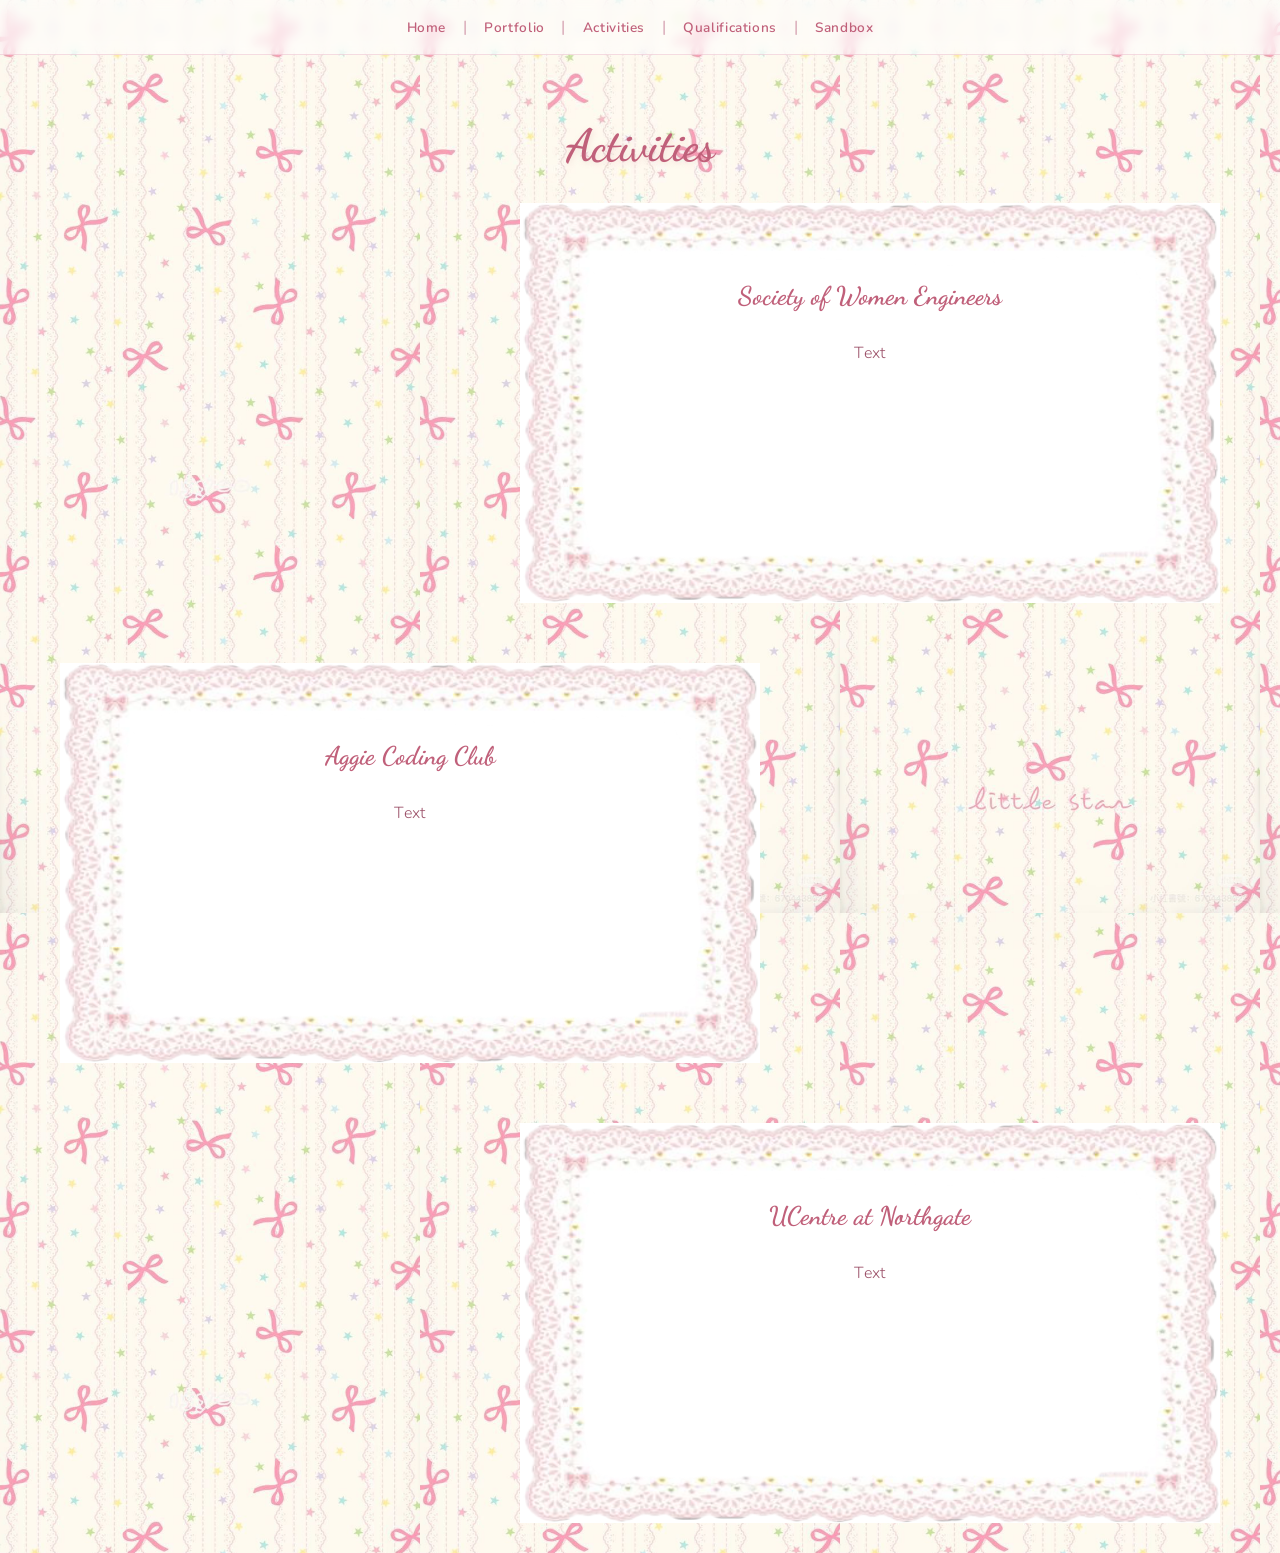
==== activities.html @ 393984ea "lace boxes for activities" ====
<!DOCTYPE html>
<html lang="en">
<head>
  <meta charset="UTF-8">
  <meta name="viewport" content="width=device-width, initial-scale=1.0">
  <title>Activities</title>
  <link rel="stylesheet" href="style.css">
</head>
<body>

  <nav>
    <a href="index.html">Home</a>
    <span>|</span>
    <a href="portfolio.html">Portfolio</a>
    <span>|</span>
    <a href="activities.html">Activities</a>
    <span>|</span>
    <a href="qualifications.html">Qualifications</a>
    <span>|</span>
    <a href="sandbox.html">Sandbox</a>
  </nav>

  <main>
    <h1 class="name">Activities</h1>


    <section class="lace-section">
    <div class="lace-box">
      <h2>Society of Women Engineers</h2>
      <p>Text</p>
    </div>
  </section>

  <section class="lace-section">
    <div class="lace-box">
      <h2>Aggie Coding Club</h2>
      <p>Text</p>
    </div>
  </section>

  <section class="lace-section">
    <div class="lace-box">
      <h2>UCentre at Northgate</h2>
      <p>Text</p>
    </div>
  </section>

  </main>

</body>
</html>
---- style.css ----
@import url('https://fonts.googleapis.com/css2?family=Dancing+Script:wght@500;700&family=Nunito:wght@300;400;600&display=swap');

* {
  box-sizing: border-box;
  margin: 0;
  padding: 0;
}

body {
  background-image: url('bowbackground.png');
  background-repeat: repeat;
  background-size: 420px auto;
  background-color: #fdf6f0;
  font-family: 'Nunito', sans-serif;
  color: #5a3a4a;
  min-height: 100vh;
}

nav {
  background-color: rgba(255, 255, 255, 0.55);
  backdrop-filter: blur(6px);
  border-bottom: 1px solid rgba(230, 170, 190, 0.4);
  padding: 16px;
  text-align: center;
  letter-spacing: 0.04em;
}

nav span {
  color: #d4a0b0;
  margin: 0 6px;
}

nav a {
  font-size: 0.85rem;
  font-weight: 600;
  color: #c0607a;
  text-decoration: none;
  padding: 4px 6px;
  border-radius: 4px;
  transition: color 0.2s, background-color 0.2s;
}

nav a:hover {
  color: #8b3a52;
  background-color: rgba(230, 170, 190, 0.25);
}

main {
  text-align: center;
  padding-top: 64px;
}

h1.name {
  font-family: 'Dancing Script', cursive;
  font-size: 2.8rem;
  font-weight: 700;
  color: #c0607a;
  text-shadow: 1px 2px 6px rgba(192, 96, 122, 0.15);
}

main p {
  margin-top: 20px;
  font-size: 1rem;
  font-weight: 300;
  color: #9b5068;
  letter-spacing: 0.03em;
}

/* lace box */

.lace-section {
  display: flex;
  padding: 30px 60px;
}

/* odd sections (1st, 3rd) align left */
.lace-section:nth-child(odd) {
  justify-content: flex-start;
}

/* even sections (2nd) align right */
.lace-section:nth-child(even) {
  justify-content: flex-end;
}

.lace-box {
  background-image: url('textboxborder.png');
  background-color: white;
  background-size: 100% 100%;
  background-repeat: no-repeat;
  width: 700px;
  min-height: 400px;
  padding: 70px 90px;
  font-family: 'Nunito', sans-serif;
  font-size: 1rem;
  color: #5a3a4a;
  line-height: 1.8;
}

.lace-box h2 {
  font-family: 'Dancing Script', cursive;
  font-size: 1.6rem;
  color: #c0607a;
  margin-bottom: 12px;
}

@media (max-width: 700px) {
  .lace-section {
    justify-content: center;
    padding: 20px;
  }
  .lace-box {
    width: 100%;
  }
}
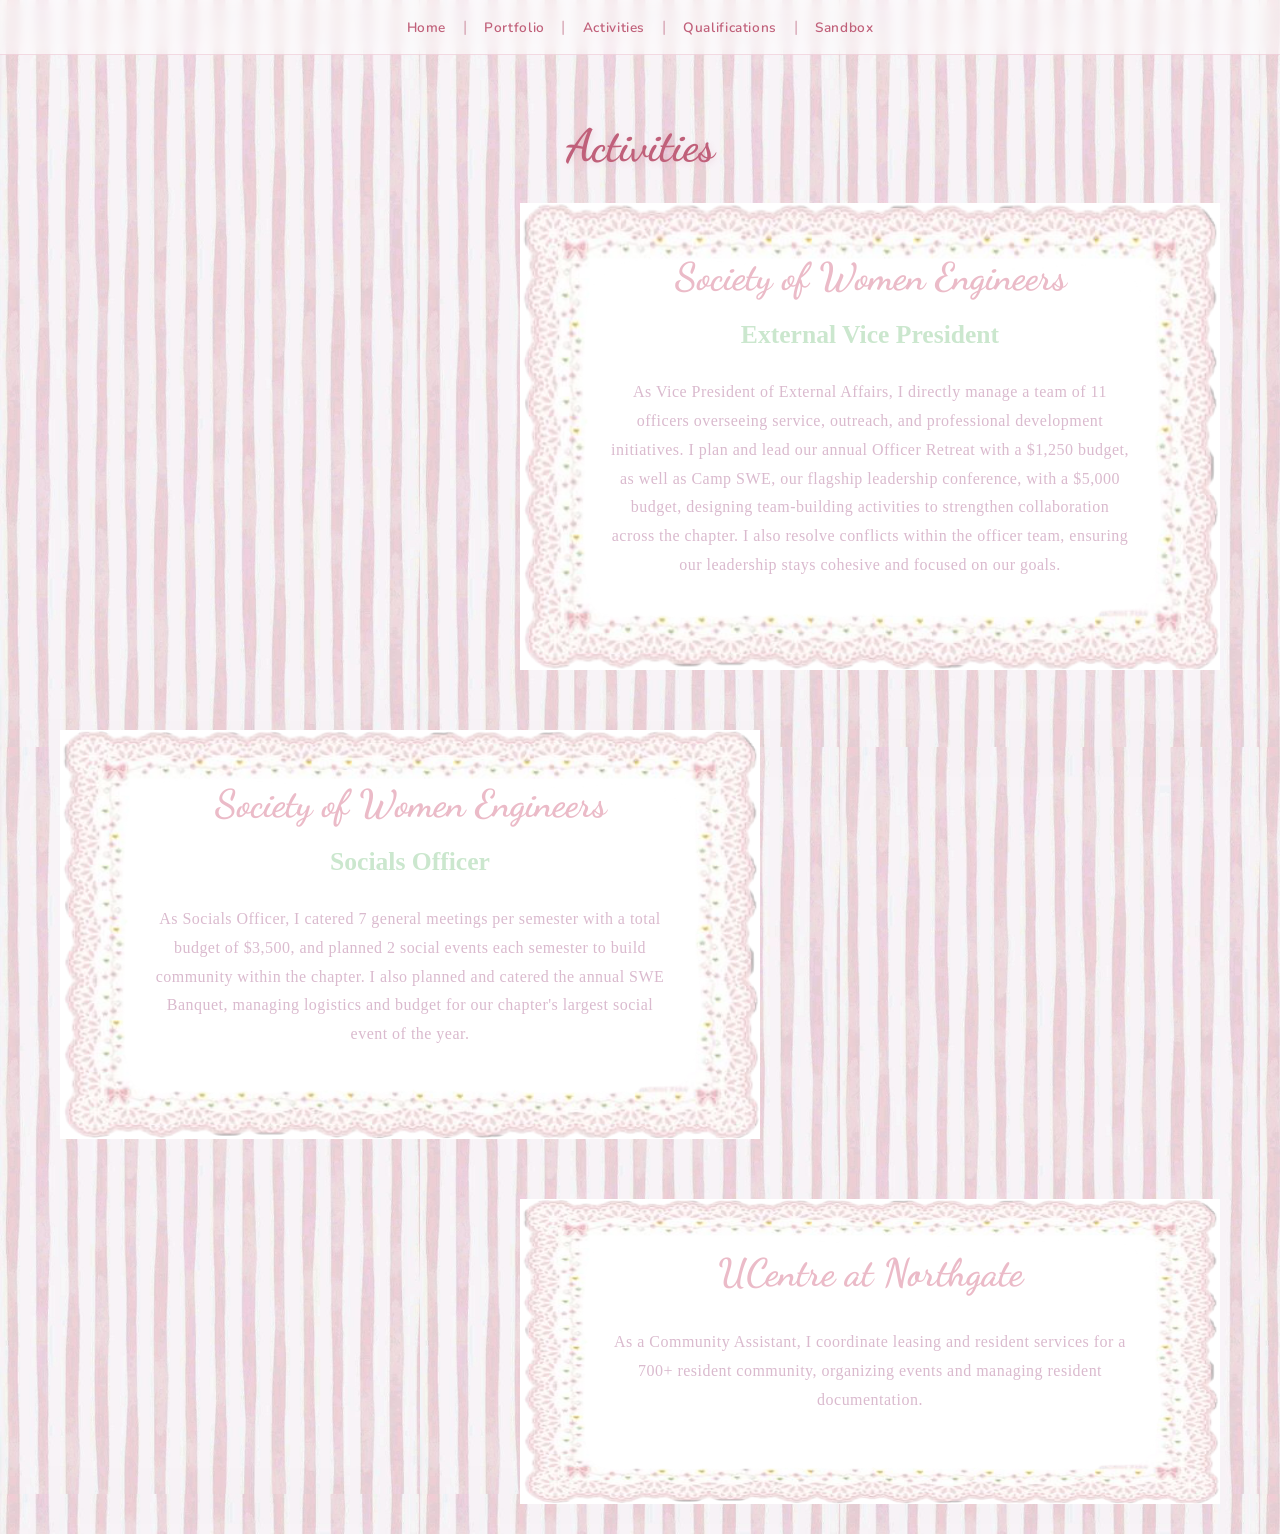
==== commit fd372aec: "activities done" ====
--- a/activities.html
+++ b/activities.html
@@ -27,21 +27,23 @@
     <section class="lace-section">
     <div class="lace-box">
       <h2>Society of Women Engineers</h2>
-      <p>Text</p>
+      <h3>External Vice President</h3>
+      <p>As Vice President of External Affairs, I directly manage a team of 11 officers overseeing service, outreach, and professional development initiatives. I plan and lead our annual Officer Retreat with a $1,250 budget, as well as Camp SWE, our flagship leadership conference, with a $5,000 budget, designing team-building activities to strengthen collaboration across the chapter. I also resolve conflicts within the officer team, ensuring our leadership stays cohesive and focused on our goals.</p>
     </div>
   </section>
 
   <section class="lace-section">
     <div class="lace-box">
-      <h2>Aggie Coding Club</h2>
-      <p>Text</p>
+      <h2>Society of Women Engineers</h2>
+      <h3>Socials Officer</h3>
+      <p>As Socials Officer, I catered 7 general meetings per semester with a total budget of $3,500, and planned 2 social events each semester to build community within the chapter. I also planned and catered the annual SWE Banquet, managing logistics and budget for our chapter's largest social event of the year.</p>
     </div>
   </section>
 
   <section class="lace-section">
     <div class="lace-box">
       <h2>UCentre at Northgate</h2>
-      <p>Text</p>
+      <p>As a Community Assistant, I coordinate leasing and resident services for a 700+ resident community, organizing events and managing resident documentation.</p>
     </div>
   </section>
 
--- a/style.css
+++ b/style.css
@@ -1,5 +1,4 @@
-@import url('https://fonts.googleapis.com/css2?family=Dancing+Script:wght@500;700&family=Nunito:wght@300;400;600&display=swap');
-
+@import url('https://fonts.googleapis.com/css2?family=Crafty+Girls&family=Dancing+Script:wght@500;700&family=Nunito:wght@300;400;600&display=swap');
 * {
   box-sizing: border-box;
   margin: 0;
@@ -7,7 +6,7 @@
 }
 
 body {
-  background-image: url('bowbackground.png');
+  background-image: url('images/stripedpink.png');
   background-repeat: repeat;
   background-size: 420px auto;
   background-color: #fdf6f0;
@@ -66,6 +65,104 @@
   letter-spacing: 0.03em;
 }
 
+/* home page, camera*/
+
+.intro-row {
+  display: flex;
+  align-items: center;
+  justify-content: space-between;
+  gap: 60px;
+  max-width: 1300px;
+  margin: 0 auto;
+  padding: 0 80px;
+}
+
+.intro-text {
+  text-align: left;
+}
+
+.intro-text h1.name {
+  font-size: 6rem;
+}
+
+.intro-text p {
+  font-size: 1.2rem;
+  margin-top: 28px;
+}
+
+.camera-frame {
+  position: relative;
+  width: 460px;
+  aspect-ratio: 578 / 377;
+  flex-shrink: 0;
+}
+
+.camera-photo {
+  position: absolute;
+  left: 7.96%;
+  top: 22.28%;
+  width: 58.82%;
+  height: 66.31%;
+  object-fit: cover;
+  object-position: center top;
+}
+
+.camera-overlay {
+  position: absolute;
+  top: 0;
+  left: 0;
+  width: 100%;
+  height: 100%;
+  pointer-events: none;
+}
+
+@media (max-width: 700px) {
+  .intro-row {
+    flex-direction: column-reverse;
+    gap: 24px;
+    padding: 0 20px;
+  }
+  .intro-text {
+    text-align: center;
+  }
+  .intro-text h1.name {
+    font-size: 2.8rem;
+  }
+  .intro-text p {
+    font-size: 1rem;
+  }
+  .camera-frame {
+    width: 280px;
+  }
+}
+ 
+@media (max-width: 700px) {
+  .intro-row {
+    flex-direction: column-reverse;
+    gap: 24px;
+    padding: 0 20px;
+  }
+  .intro-text {
+    text-align: center;
+  }
+  .intro-text h1.name {
+    font-size: 2.8rem;
+  }
+  .intro-text p {
+    font-size: 1rem;
+  }
+  .camera-frame {
+    width: 280px;
+  }
+  .paper-section {
+    padding: 30px 20px;
+  }
+  .paper-box {
+    width: 100%;
+    padding: 45px 35px;
+  }
+}
+
 /* lace box */
 
 .lace-section {
@@ -84,13 +181,12 @@
 }
 
 .lace-box {
-  background-image: url('textboxborder.png');
+  background-image: url('images/textboxborder.png');
   background-color: white;
   background-size: 100% 100%;
   background-repeat: no-repeat;
   width: 700px;
-  min-height: 400px;
-  padding: 70px 90px;
+  padding: 40px 90px;
   font-family: 'Nunito', sans-serif;
   font-size: 1rem;
   color: #5a3a4a;
@@ -99,9 +195,136 @@
 
 .lace-box h2 {
   font-family: 'Dancing Script', cursive;
+  font-size: 2.4rem;
+  color: #ebbbc8;
+  margin-bottom: 0px;
+}
+.lace-box h3 {
+  font-family: 'Crafty Girls', cursive;
   font-size: 1.6rem;
+  color: #cbe7ce;
+  margin-bottom: 0px;
+}
+.lace-box p {
+  font-family: 'Crafty Girls', cursive;
+  font-size: 1rem;
+  color: #dabace;
+  margin-bottom: 50px;
+}
+
+/* clipboard box */
+
+.clipboard-section {
+  display: flex;
+  justify-content: center;
+  padding: 30px 60px;
+}
+
+.clipboard-box {
+  background-image: url('images/brownclipboard.png');
+  background-color: transparent;
+  background-size: 100% 100%;
+  background-repeat: no-repeat;
+  width: 560px;
+  padding: 140px 65px 65px 70px;
+  font-family: 'Nunito', sans-serif;
+  font-size: 1rem;
+  color: #5a3a4a;
+  line-height: 1.8;
+  text-align: center;
+}
+
+.clipboard-box h2 {
+  font-family: 'Dancing Script', cursive;
+  font-size: 2.4rem;
+  color: #c0607a;
+  margin-top: -20px;
+  margin-bottom: 12px;
+}
+
+.resume-embed {
+  margin-top: 20px;
+  border-radius: 6px;
+  overflow: hidden;
+  box-shadow: 0 1px 8px rgba(192, 96, 122, 0.15);
+}
+
+.resume-embed iframe {
+  display: block;
+  border: none;
+}
+
+.resume-download {
+  display: inline-block;
+  margin-top: 16px;
+  padding: 8px 18px;
+  font-size: 0.85rem;
+  font-weight: 600;
+  color: #ffffff;
+  background-color: #c0607a;
+  border-radius: 20px;
+  text-decoration: none;
+  letter-spacing: 0.03em;
+  transition: background-color 0.2s;
+}
+
+.resume-download:hover {
+  background-color: #8b3a52;
+}
+
+/* qualifications page layout */
+
+.qual-row {
+  display: flex;
+  align-items: flex-start;
+  justify-content: center;
+  gap: 60px;
+  padding: 30px 60px;
+}
+
+.qual-row .clipboard-box {
+  flex-shrink: 0;
+}
+
+.skills-box {
+  background-image: url('images/paper.png');
+  background-size: 100% 100%;
+  background-repeat: no-repeat;
+  width: 400px;
+  min-height: 400px;
+  padding: 60px 50px;
+  font-family: 'Nunito', sans-serif;
+  color: #5a3a4a;
+  line-height: 1.8;
+}
+
+.skills-box h2 {
+  font-family: 'Dancing Script', cursive;
+  font-size: 2.2rem;
   color: #c0607a;
   margin-bottom: 12px;
+}
+
+.skills-box ul {
+  text-align: left;
+  padding-left: 20px;
+  font-size: 1.1rem;
+}
+
+.skills-box li {
+  margin-bottom: 8px;
+}
+
+@media (max-width: 900px) {
+  .qual-row {
+    flex-direction: column;
+    align-items: center;
+    padding: 20px;
+  }
+  .skills-box {
+    width: 100%;
+    max-width: 560px;
+  }
 }
 
 @media (max-width: 700px) {
@@ -112,4 +335,149 @@
   .lace-box {
     width: 100%;
   }
+  .clipboard-section {
+    padding: 20px;
+  }
+  .clipboard-box {
+    width: 100%;
+    padding: 22% 12% 12% 12%;
+  }
+}
+
+/* board for portfolio */
+.board-section {
+  display: flex;
+  padding: 30px 60px;
+}
+
+/* even sections align left */
+.board-section:nth-child(even) {
+  justify-content: flex-start;
+}
+
+/* odd sections align right */
+.board-section:nth-child(odd) {
+  justify-content: flex-end;
+}
+
+.board-box {
+  background-image: url('images/board.png');
+  background-size: 100% 100%;
+  background-repeat: no-repeat;
+  width: 1000px;
+  min-height: 400px;
+  
+  font-family: 'Crafty Girls', cursive;
+  font-size: 1rem;
+  color: #ece3e8;
+  line-height: 1.8;
+}
+
+.board-box h2 {
+  font-family: 'Dancing Script', cursive;
+  font-size: 2.5rem;
+  color: white;
+  padding: 20px 20px;
+}
+
+.board-box p{
+  font-family: 'Crafty Girls', cursive;
+  font-size: 1.4rem;
+  color: rgb(249, 233, 233);
+  text-align: left;
+  padding: 50px 40px;
+}
+
+.board-box ul {
+  font-family: 'Nunito', sans-serif;
+  font-size: 1.4rem;
+  color: rgb(249, 233, 233);
+  text-align: left;
+  padding: 50px 70px;
+  line-height: 1.8;
+}
+
+.board-box li {
+  margin-bottom: 10px;
+}
+.board-box li strong {
+  color: white;
+}
+
+
+/* skills */
+.skills-strips {
+  position: relative;
+  width: 320px;
+  min-height: 960px;
+  display: flex;
+  flex-direction: column;
+  align-items: center;
+  padding-top: 5px;
+}
+
+.binder-clip {
+  position: absolute;
+  top: 0;
+  transform: rotate(-6deg);
+  left: 50%;
+  transform: translateX(-70%);
+  width: 70px;
+  z-index: 4;
+}
+
+.photo-strip {
+  background-color: #fff;
+  background-image: url('images/photostrip.png');
+  background-size: 100% 100%;
+  background-repeat: no-repeat;
+  width: 260px;
+  padding: 25px 25px 80px;
+  text-align: center;
+  box-shadow: 0 4px 10px rgba(90, 58, 74, 0.2);
+}
+
+.strip-1 {
+  margin-top: 35px;
+  transform: rotate(-6deg);
+  margin-bottom: -10px; /* was -60px, much smaller overlap now */
+  z-index: 3;
+}
+
+.strip-2 {
+  transform: rotate(4deg);
+  margin-bottom: -5px; /* was -55px */
+  z-index: 2;
+}
+
+.strip-3 {
+  transform: rotate(-3deg);
+  z-index: 1;
+}
+.strip-4 {
+  transform: rotate(5deg);
+  z-index: 0;
+}
+
+.photo-strip h3 {
+  font-family: 'Dancing Script', cursive;
+  font-size: 1.7rem;
+  color: #c0607a;
+  margin-bottom: 10px;
+}
+
+.photo-strip ul {
+  list-style: none;
+  font-size: 1rem;
+  color: #5a3a4a;
+  line-height: 1.7;
+  font-family: 'Crafty Girls', cursive;
+
+}
+
+@media (max-width: 900px) {
+  .skills-strips {
+    width: 100%;
+    max-width: 320px;
+  }
 }
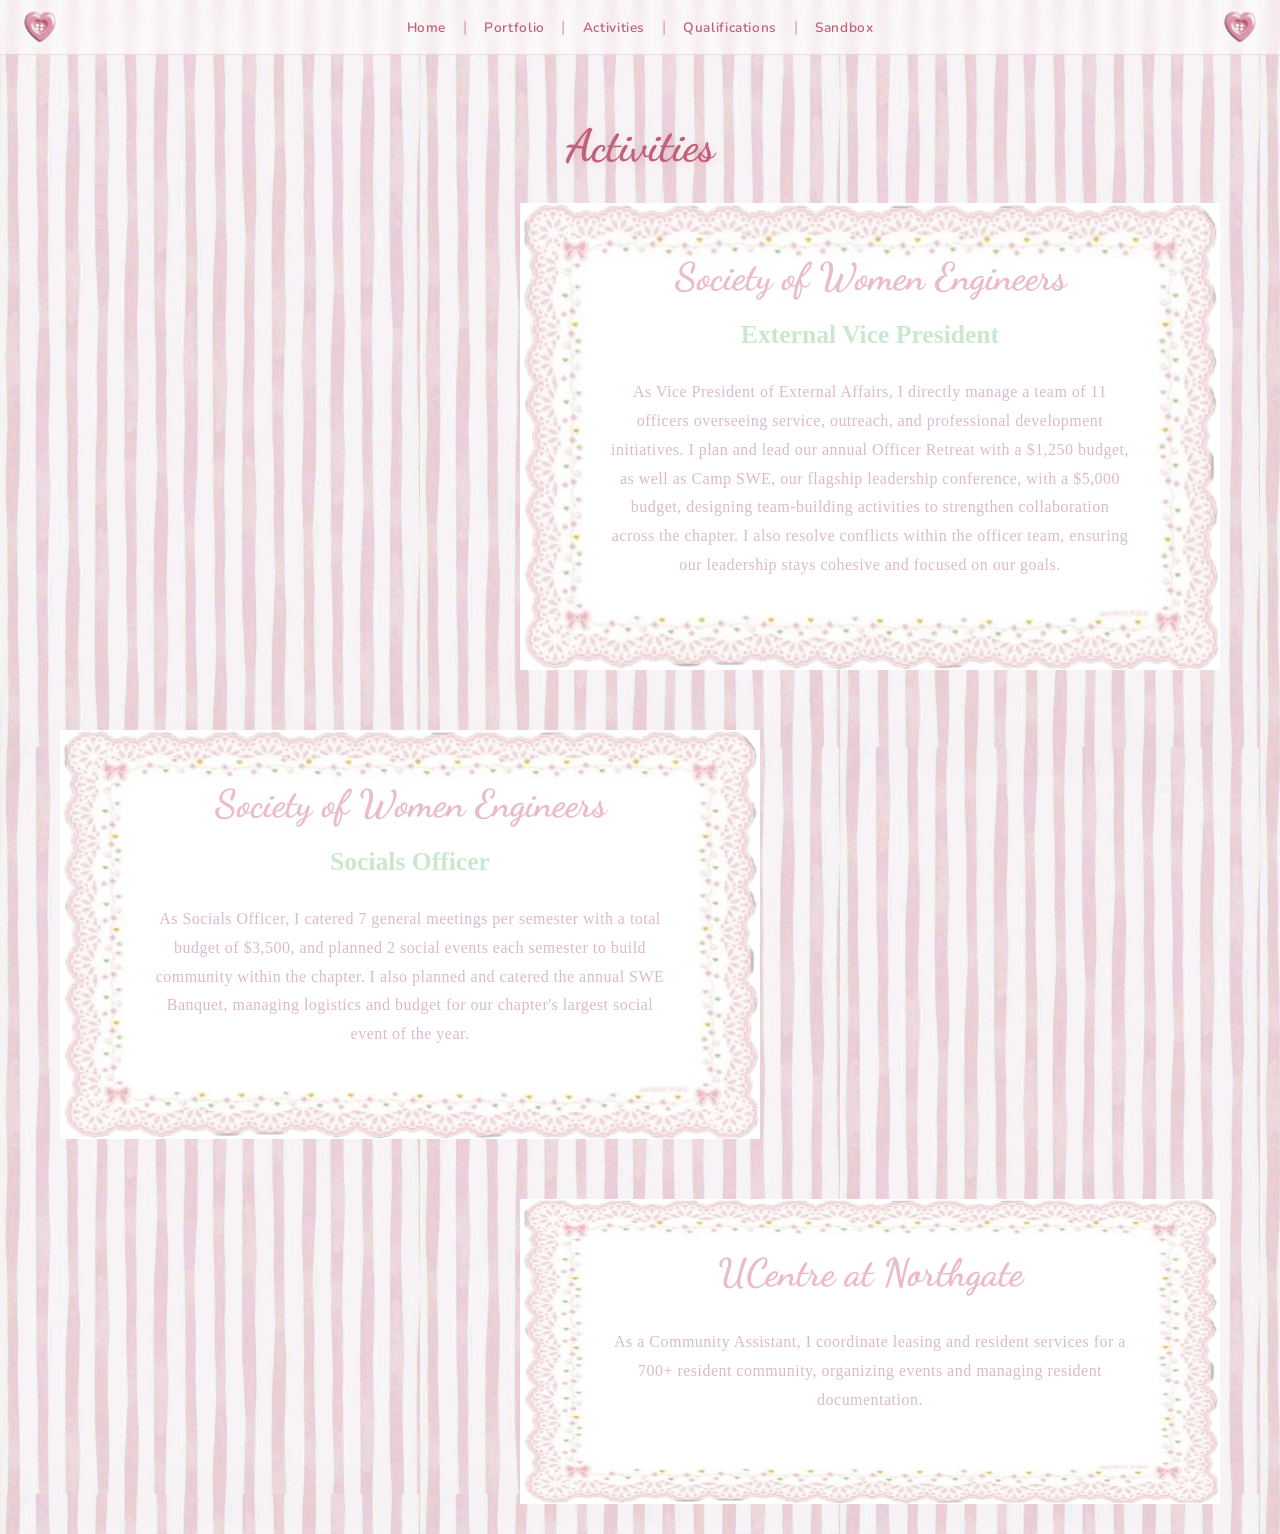
==== commit 966128af: "buttons on nav bars" ====
--- a/activities.html
+++ b/activities.html
@@ -9,6 +9,7 @@
 <body>
 
   <nav>
+    <img class="nav-heart nav-heart-left" src="images/pinkheartbutton.png" alt="">
     <a href="index.html">Home</a>
     <span>|</span>
     <a href="portfolio.html">Portfolio</a>
@@ -18,6 +19,7 @@
     <a href="qualifications.html">Qualifications</a>
     <span>|</span>
     <a href="sandbox.html">Sandbox</a>
+    <img class="nav-heart nav-heart-right" src="images/pinkheartbutton.png" alt="">
   </nav>
 
   <main>
--- a/style.css
+++ b/style.css
@@ -480,4 +480,31 @@
     width: 100%;
     max-width: 320px;
   }
+}
+
+/* navigation hearts */
+nav {
+  position: relative; /* needed so the hearts can position against the nav, not the page */
+  background-color: rgba(255, 255, 255, 0.55);
+  backdrop-filter: blur(6px);
+  border-bottom: 1px solid rgba(230, 170, 190, 0.4);
+  padding: 16px;
+  text-align: center;
+  letter-spacing: 0.04em;
+}
+
+.nav-heart {
+  position: absolute;
+  top: 50%;
+  transform: translateY(-50%);
+  height: 32px;
+  width: auto;
+}
+
+.nav-heart-left {
+  left: 24px;
+}
+
+.nav-heart-right {
+  right: 24px;
 }
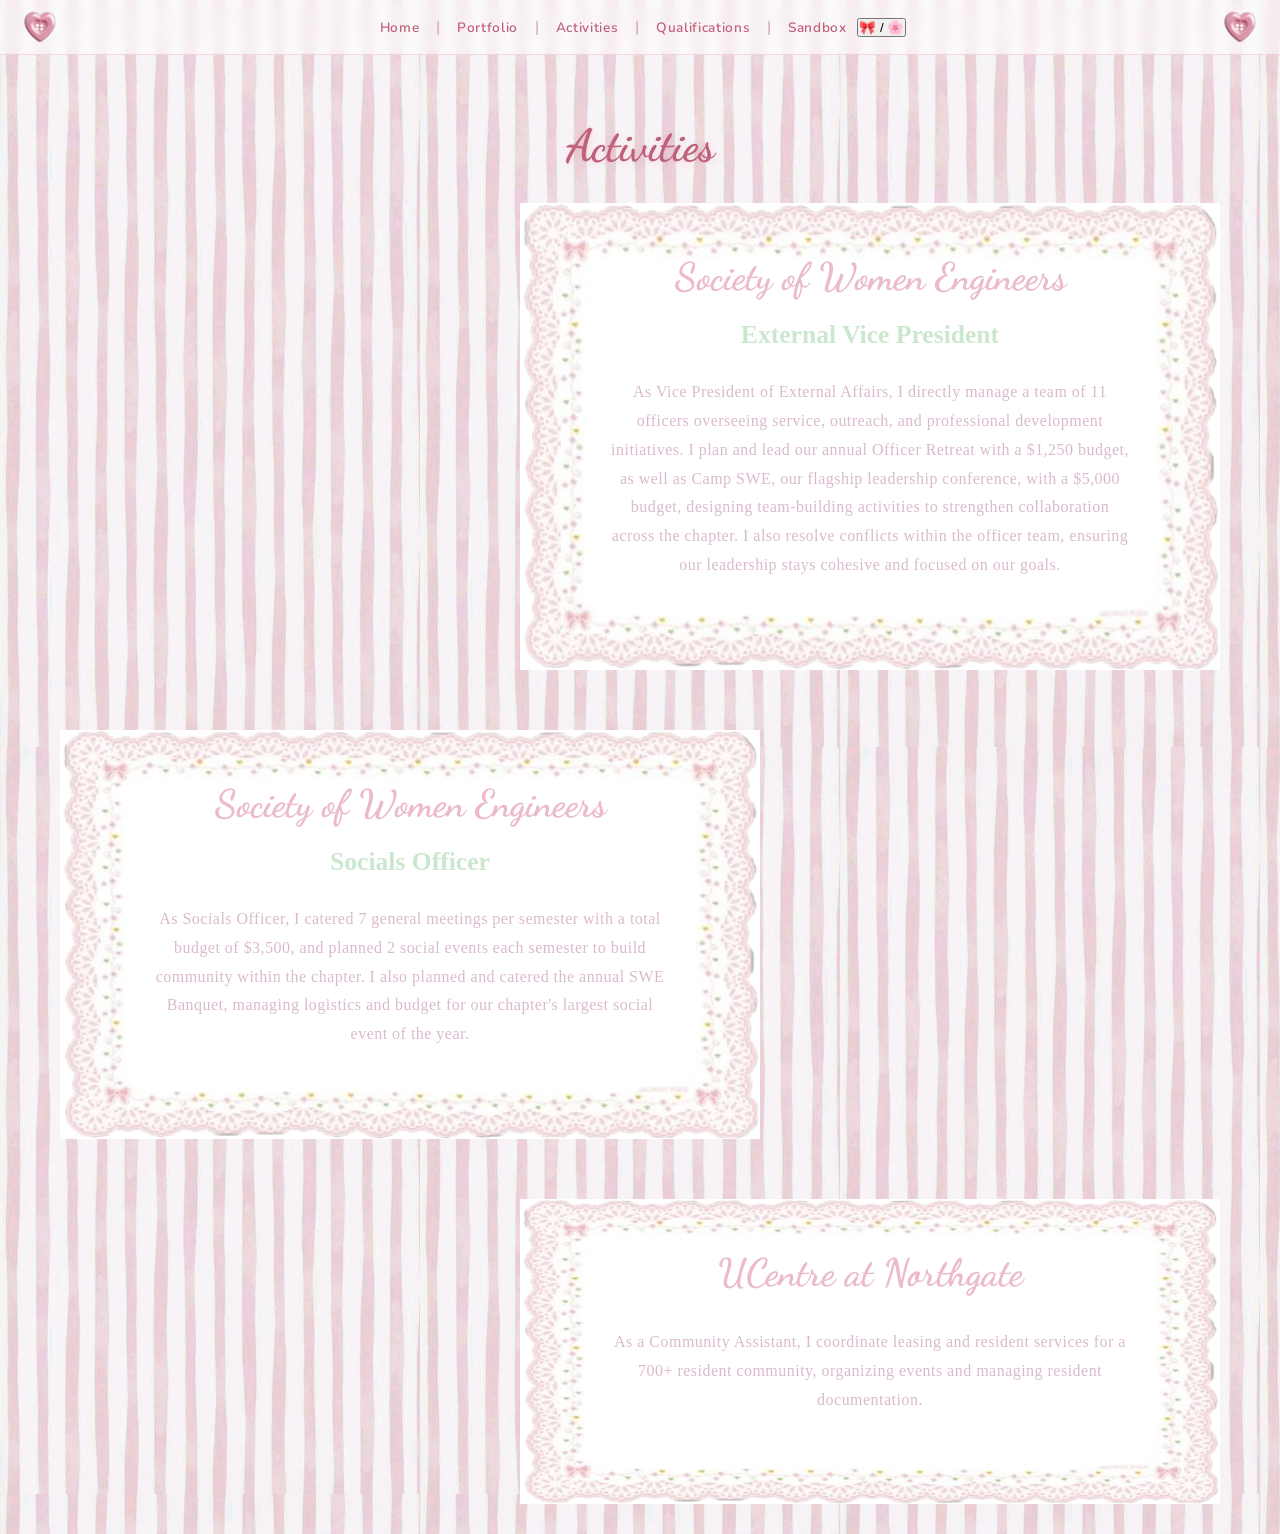
==== commit d9cfbfeb: "toggle" ====
--- a/activities.html
+++ b/activities.html
@@ -4,7 +4,8 @@
   <meta charset="UTF-8">
   <meta name="viewport" content="width=device-width, initial-scale=1.0">
   <title>Activities</title>
-  <link rel="stylesheet" href="style.css">
+  <link rel="stylesheet" id="pagestyle" href="bow.css">
+  <script src="toggle.js" defer></script>
 </head>
 <body>
 
@@ -20,6 +21,7 @@
     <span>|</span>
     <a href="sandbox.html">Sandbox</a>
     <img class="nav-heart nav-heart-right" src="images/pinkheartbutton.png" alt="">
+    <button id="theme-toggle" onclick="toggleStyleSheet()">🎀 / 🌸</button>
   </nav>
 
   <main>
--- a/bow.css
+++ b/bow.css
@@ -0,0 +1,543 @@
+@import url('https://fonts.googleapis.com/css2?family=Crafty+Girls&family=Dancing+Script:wght@500;700&family=Nunito:wght@300;400;600&display=swap');
+* {
+  box-sizing: border-box;
+  margin: 0;
+  padding: 0;
+}
+
+body {
+  background-image: url('images/stripedpink.png');
+  background-repeat: repeat;
+  background-size: 420px auto;
+  background-color: #fdf6f0;
+  font-family: 'Nunito', sans-serif;
+  color: #5a3a4a;
+  min-height: 100vh;
+}
+
+nav {
+  background-color: rgba(255, 255, 255, 0.55);
+  backdrop-filter: blur(6px);
+  border-bottom: 1px solid rgba(230, 170, 190, 0.4);
+  padding: 16px;
+  text-align: center;
+  letter-spacing: 0.04em;
+}
+
+nav span {
+  color: #d4a0b0;
+  margin: 0 6px;
+}
+
+nav a {
+  font-size: 0.85rem;
+  font-weight: 600;
+  color: #c0607a;
+  text-decoration: none;
+  padding: 4px 6px;
+  border-radius: 4px;
+  transition: color 0.2s, background-color 0.2s;
+}
+
+nav a:hover {
+  color: #8b3a52;
+  background-color: rgba(230, 170, 190, 0.25);
+}
+
+main {
+  text-align: center;
+  padding-top: 64px;
+}
+
+h1.name {
+  font-family: 'Dancing Script', cursive;
+  font-size: 2.8rem;
+  font-weight: 700;
+  color: #c0607a;
+  text-shadow: 1px 2px 6px rgba(192, 96, 122, 0.15);
+}
+
+main p {
+  margin-top: 20px;
+  font-size: 1rem;
+  font-weight: 300;
+  color: #9b5068;
+  letter-spacing: 0.03em;
+}
+
+/* ribbon under name */
+.name-ribbon {
+  position: relative; 
+  height: 40px;
+  width: 100%;
+  max-width: 500px;
+  background-image: url('images/bowribbon.png');
+  background-repeat: repeat-x;
+  background-size: auto 100%;
+  margin-top: 20px;
+  margin-bottom: 20px;
+}
+
+.name-ribbon::before,
+.name-ribbon::after {
+  content: '';
+  position: absolute;
+  top: 50%;
+  transform: translateY(-50%);
+  width: 50px;
+  height: 50px;
+  background-image: url('images/heartstamp.png');
+  background-size: contain;
+  background-repeat: no-repeat;
+}
+
+.name-ribbon::before {
+  left: -20px; 
+}
+
+.name-ribbon::after {
+  right: -20px; 
+}
+/* home page, camera*/
+
+.intro-row {
+  display: flex;
+  align-items: center;
+  justify-content: space-between;
+  gap: 60px;
+  max-width: 1300px;
+  margin: 0 auto;
+  padding: 0 80px;
+}
+
+.intro-text {
+  text-align: left;
+}
+
+.intro-text h1.name {
+  font-size: 6rem;
+}
+
+.intro-text p {
+  font-size: 1.2rem;
+  margin-top: 28px;
+}
+
+.camera-frame {
+  position: relative;
+  width: 460px;
+  aspect-ratio: 578 / 377;
+  flex-shrink: 0;
+}
+
+.camera-photo {
+  position: absolute;
+  left: 7.96%;
+  top: 22.28%;
+  width: 58.82%;
+  height: 66.31%;
+  object-fit: cover;
+  object-position: center top;
+}
+
+.camera-overlay {
+  position: absolute;
+  top: 0;
+  left: 0;
+  width: 100%;
+  height: 100%;
+  pointer-events: none;
+}
+
+@media (max-width: 700px) {
+  .intro-row {
+    flex-direction: column-reverse;
+    gap: 24px;
+    padding: 0 20px;
+  }
+  .intro-text {
+    text-align: center;
+  }
+  .intro-text h1.name {
+    font-size: 2.8rem;
+  }
+  .intro-text p {
+    font-size: 1rem;
+  }
+  .camera-frame {
+    width: 280px;
+  }
+}
+ 
+@media (max-width: 700px) {
+  .intro-row {
+    flex-direction: column-reverse;
+    gap: 24px;
+    padding: 0 20px;
+  }
+  .intro-text {
+    text-align: center;
+  }
+  .intro-text h1.name {
+    font-size: 2.8rem;
+  }
+  .intro-text p {
+    font-size: 1rem;
+  }
+  .camera-frame {
+    width: 280px;
+  }
+  .paper-section {
+    padding: 30px 20px;
+  }
+  .paper-box {
+    width: 100%;
+    padding: 45px 35px;
+  }
+}
+
+/* lace box */
+
+.lace-section {
+  display: flex;
+  padding: 30px 60px;
+}
+
+/* odd sections (1st, 3rd) align left */
+.lace-section:nth-child(odd) {
+  justify-content: flex-start;
+}
+
+/* even sections (2nd) align right */
+.lace-section:nth-child(even) {
+  justify-content: flex-end;
+}
+
+.lace-box {
+  background-image: url('images/textboxborder.png');
+  background-color: white;
+  background-size: 100% 100%;
+  background-repeat: no-repeat;
+  width: 700px;
+  padding: 40px 90px;
+  font-family: 'Nunito', sans-serif;
+  font-size: 1rem;
+  color: #5a3a4a;
+  line-height: 1.8;
+}
+
+.lace-box h2 {
+  font-family: 'Dancing Script', cursive;
+  font-size: 2.4rem;
+  color: #ebbbc8;
+  margin-bottom: 0px;
+}
+.lace-box h3 {
+  font-family: 'Crafty Girls', cursive;
+  font-size: 1.6rem;
+  color: #cbe7ce;
+  margin-bottom: 0px;
+}
+.lace-box p {
+  font-family: 'Crafty Girls', cursive;
+  font-size: 1rem;
+  color: #dabace;
+  margin-bottom: 50px;
+}
+
+/* clipboard box */
+
+.clipboard-section {
+  display: flex;
+  justify-content: center;
+  padding: 30px 60px;
+}
+
+.clipboard-box {
+  background-image: url('images/brownclipboard.png');
+  background-color: transparent;
+  background-size: 100% 100%;
+  background-repeat: no-repeat;
+  width: 560px;
+  padding: 140px 65px 65px 70px;
+  font-family: 'Nunito', sans-serif;
+  font-size: 1rem;
+  color: #5a3a4a;
+  line-height: 1.8;
+  text-align: center;
+}
+
+.clipboard-box h2 {
+  font-family: 'Dancing Script', cursive;
+  font-size: 2.4rem;
+  color: #c0607a;
+  margin-top: -20px;
+  margin-bottom: 12px;
+}
+
+.resume-embed {
+  margin-top: 20px;
+  border-radius: 6px;
+  overflow: hidden;
+  box-shadow: 0 1px 8px rgba(192, 96, 122, 0.15);
+}
+
+.resume-embed iframe {
+  display: block;
+  border: none;
+}
+
+.resume-download {
+  display: inline-block;
+  margin-top: 16px;
+  padding: 8px 18px;
+  font-size: 0.85rem;
+  font-weight: 600;
+  color: #ffffff;
+  background-color: #c0607a;
+  border-radius: 20px;
+  text-decoration: none;
+  letter-spacing: 0.03em;
+  transition: background-color 0.2s;
+}
+
+.resume-download:hover {
+  background-color: #8b3a52;
+}
+
+/* qualifications page layout */
+
+.qual-row {
+  display: flex;
+  align-items: flex-start;
+  justify-content: center;
+  gap: 60px;
+  padding: 30px 60px;
+}
+
+.qual-row .clipboard-box {
+  flex-shrink: 0;
+}
+
+.skills-box {
+  background-image: url('images/paper.png');
+  background-size: 100% 100%;
+  background-repeat: no-repeat;
+  width: 400px;
+  min-height: 400px;
+  padding: 60px 50px;
+  font-family: 'Nunito', sans-serif;
+  color: #5a3a4a;
+  line-height: 1.8;
+}
+
+.skills-box h2 {
+  font-family: 'Dancing Script', cursive;
+  font-size: 2.2rem;
+  color: #c0607a;
+  margin-bottom: 12px;
+}
+
+.skills-box ul {
+  text-align: left;
+  padding-left: 20px;
+  font-size: 1.1rem;
+}
+
+.skills-box li {
+  margin-bottom: 8px;
+}
+
+@media (max-width: 900px) {
+  .qual-row {
+    flex-direction: column;
+    align-items: center;
+    padding: 20px;
+  }
+  .skills-box {
+    width: 100%;
+    max-width: 560px;
+  }
+}
+
+@media (max-width: 700px) {
+  .lace-section {
+    justify-content: center;
+    padding: 20px;
+  }
+  .lace-box {
+    width: 100%;
+  }
+  .clipboard-section {
+    padding: 20px;
+  }
+  .clipboard-box {
+    width: 100%;
+    padding: 22% 12% 12% 12%;
+  }
+}
+
+/* board for portfolio */
+.board-section {
+  display: flex;
+  padding: 30px 60px;
+}
+
+/* even sections align left */
+.board-section:nth-child(even) {
+  justify-content: flex-start;
+}
+
+/* odd sections align right */
+.board-section:nth-child(odd) {
+  justify-content: flex-end;
+}
+
+.board-box {
+  background-image: url('images/board.png');
+  background-size: 100% 100%;
+  background-repeat: no-repeat;
+  width: 1000px;
+  min-height: 400px;
+  
+  font-family: 'Crafty Girls', cursive;
+  font-size: 1rem;
+  color: #ece3e8;
+  line-height: 1.8;
+}
+
+.board-box h2 {
+  font-family: 'Dancing Script', cursive;
+  font-size: 2.5rem;
+  color: white;
+  padding: 20px 20px;
+}
+
+.board-box p{
+  font-family: 'Crafty Girls', cursive;
+  font-size: 1.4rem;
+  color: rgb(249, 233, 233);
+  text-align: left;
+  padding: 50px 40px;
+}
+
+.board-box ul {
+  font-family: 'Nunito', sans-serif;
+  font-size: 1.4rem;
+  color: rgb(249, 233, 233);
+  text-align: left;
+  padding: 50px 70px;
+  line-height: 1.8;
+}
+
+.board-box li {
+  margin-bottom: 10px;
+}
+.board-box li strong {
+  color: white;
+}
+
+
+/* skills */
+.skills-strips {
+  position: relative;
+  width: 320px;
+  min-height: 960px;
+  display: flex;
+  flex-direction: column;
+  align-items: center;
+  padding-top: 5px;
+}
+
+.binder-clip {
+  position: absolute;
+  top: 0;
+  transform: rotate(-6deg);
+  left: 50%;
+  transform: translateX(-70%);
+  width: 70px;
+  z-index: 4;
+}
+
+.photo-strip {
+  background-color: #fff;
+  background-image: url('images/photostrip.png');
+  background-size: 100% 100%;
+  background-repeat: no-repeat;
+  width: 260px;
+  padding: 25px 25px 80px;
+  text-align: center;
+  box-shadow: 0 4px 10px rgba(90, 58, 74, 0.2);
+}
+
+.strip-1 {
+  margin-top: 35px;
+  transform: rotate(-6deg);
+  margin-bottom: -10px; /* was -60px, much smaller overlap now */
+  z-index: 3;
+}
+
+.strip-2 {
+  transform: rotate(4deg);
+  margin-bottom: -5px; /* was -55px */
+  z-index: 2;
+}
+
+.strip-3 {
+  transform: rotate(-3deg);
+  z-index: 1;
+}
+.strip-4 {
+  transform: rotate(5deg);
+  z-index: 0;
+}
+
+.photo-strip h3 {
+  font-family: 'Dancing Script', cursive;
+  font-size: 1.7rem;
+  color: #c0607a;
+  margin-bottom: 10px;
+}
+
+.photo-strip ul {
+  list-style: none;
+  font-size: 1rem;
+  color: #5a3a4a;
+  line-height: 1.7;
+  font-family: 'Crafty Girls', cursive;
+
+}
+
+@media (max-width: 900px) {
+  .skills-strips {
+    width: 100%;
+    max-width: 320px;
+  }
+}
+
+/* navigation hearts */
+nav {
+  position: relative; /* needed so the hearts can position against the nav, not the page */
+  background-color: rgba(255, 255, 255, 0.55);
+  backdrop-filter: blur(6px);
+  border-bottom: 1px solid rgba(230, 170, 190, 0.4);
+  padding: 16px;
+  text-align: center;
+  letter-spacing: 0.04em;
+}
+
+.nav-heart {
+  position: absolute;
+  top: 50%;
+  transform: translateY(-50%);
+  height: 32px;
+  width: auto;
+}
+
+.nav-heart-left {
+  left: 24px;
+}
+
+.nav-heart-right {
+  right: 24px;
+}
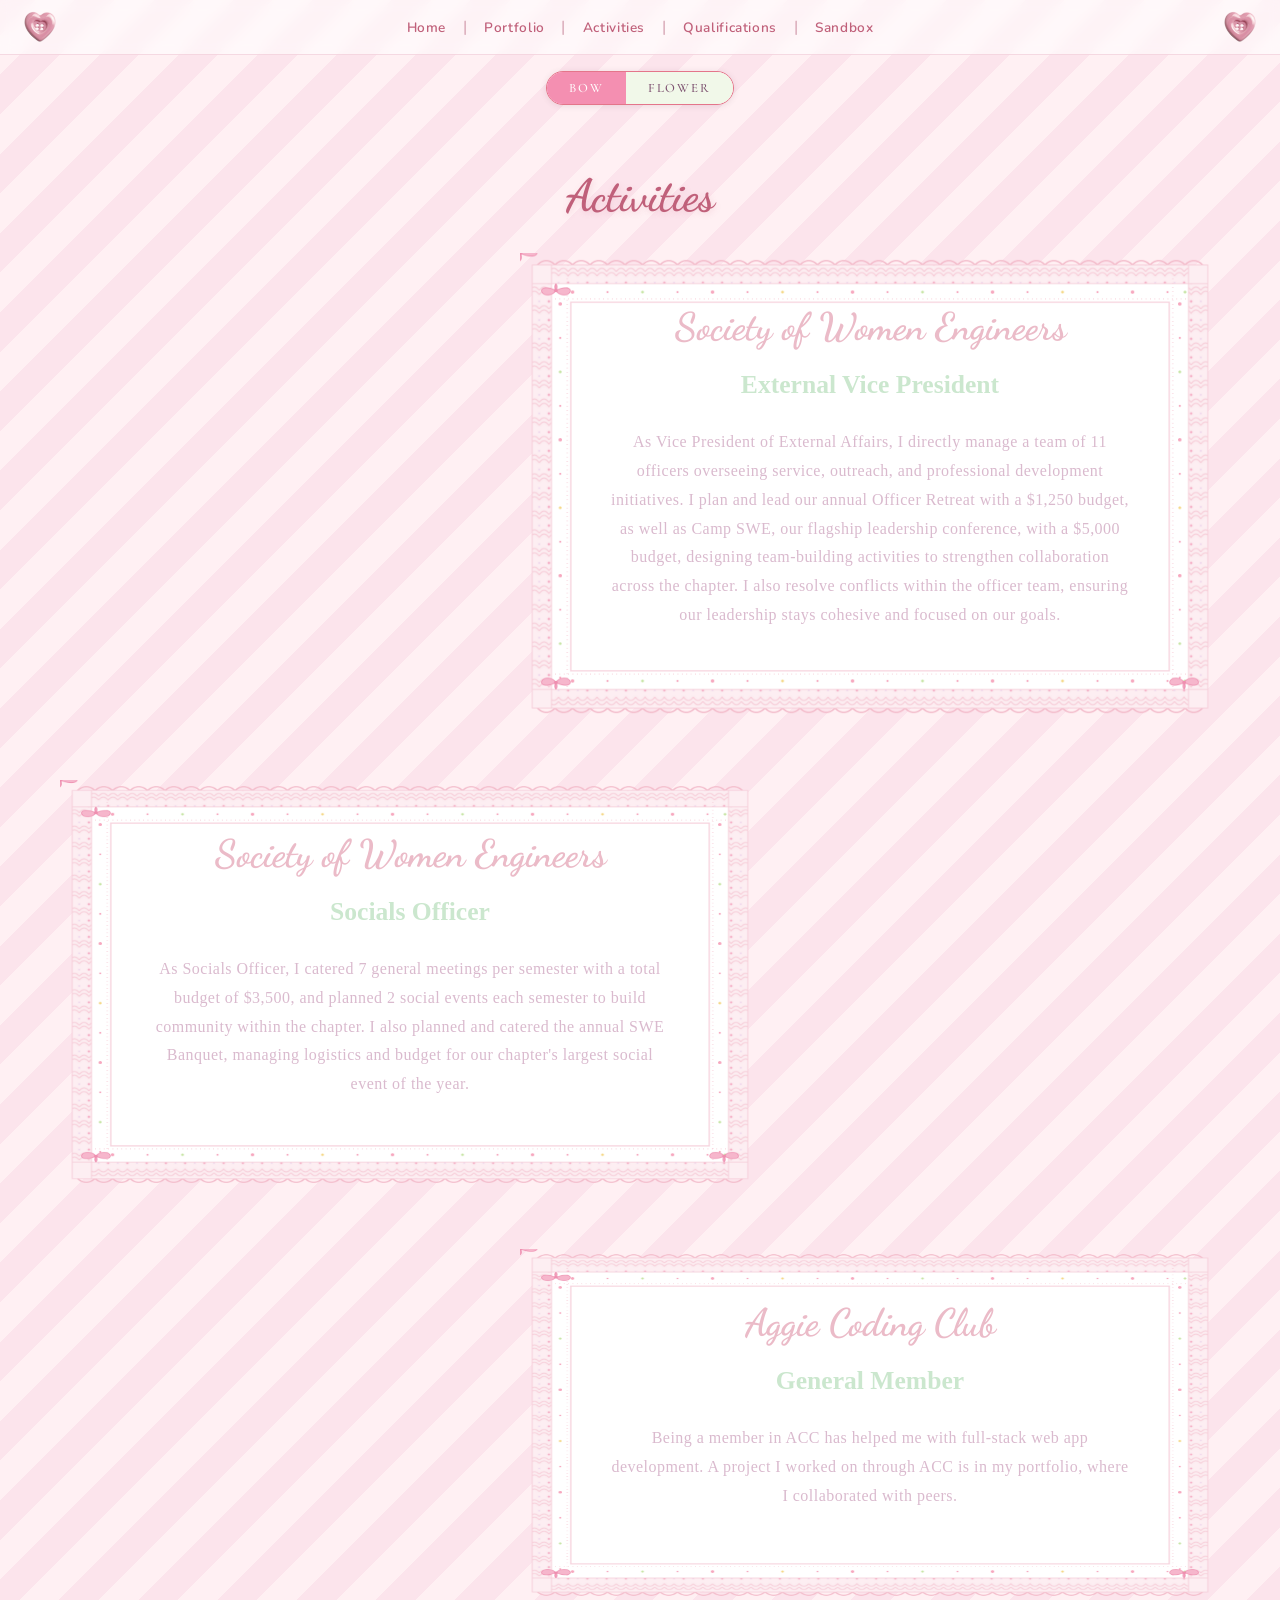
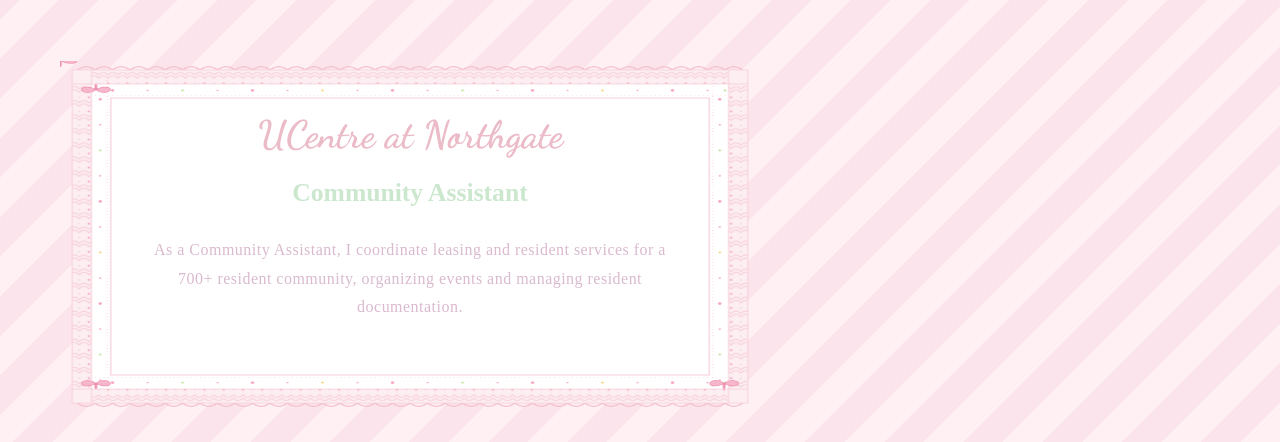
==== commit 7053e334: "design change" ====
--- a/activities.html
+++ b/activities.html
@@ -10,7 +10,7 @@
 <body>
 
   <nav>
-    <img class="nav-heart nav-heart-left" src="images/pinkheartbutton.png" alt="">
+    <img class="nav-heart nav-heart-left" src="images/heart_button_ai.png" alt="">
     <a href="index.html">Home</a>
     <span>|</span>
     <a href="portfolio.html">Portfolio</a>
@@ -20,9 +20,15 @@
     <a href="qualifications.html">Qualifications</a>
     <span>|</span>
     <a href="sandbox.html">Sandbox</a>
-    <img class="nav-heart nav-heart-right" src="images/pinkheartbutton.png" alt="">
-    <button id="theme-toggle" onclick="toggleStyleSheet()">🎀 / 🌸</button>
+    <img class="nav-heart nav-heart-right" src="images/heart_button_ai.png" alt="">
   </nav>
+
+  <div class="theme-toggle-bar">
+    <div class="theme-toggle-pill">
+      <button type="button" class="btn-bow" onclick="setTheme('bow')">Bow</button>
+      <button type="button" class="btn-flower" onclick="setTheme('flower')">Flower</button>
+    </div>
+  </div>
 
   <main>
     <h1 class="name">Activities</h1>
@@ -46,7 +52,17 @@
 
   <section class="lace-section">
     <div class="lace-box">
+      <h2>Aggie Coding Club</h2>
+      <h3>General Member</h3>
+      <p>Being a member in ACC has helped me with full-stack web app development. A project I worked on through ACC is in my portfolio, where I collaborated with peers.
+</p>
+    </div>
+  </section>
+
+  <section class="lace-section">
+    <div class="lace-box">
       <h2>UCentre at Northgate</h2>
+      <h3>Community Assistant</h3>
       <p>As a Community Assistant, I coordinate leasing and resident services for a 700+ resident community, organizing events and managing resident documentation.</p>
     </div>
   </section>
--- a/bow.css
+++ b/bow.css
@@ -1,4 +1,10 @@
 @import url('https://fonts.googleapis.com/css2?family=Crafty+Girls&family=Dancing+Script:wght@500;700&family=Nunito:wght@300;400;600&display=swap');
+@import url('https://fonts.googleapis.com/css2?family=Playfair+Display:ital,wght@0,400;0,500;1,400&family=Cormorant+Garamond:ital,wght@0,300;0,400;1,300&display=swap');
+
+/* =========================================
+   GLOBAL / SHARED — used across every page
+   ========================================= */
+
 * {
   box-sizing: border-box;
   margin: 0;
@@ -6,16 +12,20 @@
 }
 
 body {
-  background-image: url('images/stripedpink.png');
-  background-repeat: repeat;
-  background-size: 420px auto;
-  background-color: #fdf6f0;
+  background: repeating-linear-gradient(
+    -45deg,
+    #fff0f3,
+    #fff0f3 28px,
+    #fce4ec 28px,
+    #fce4ec 56px
+  );
   font-family: 'Nunito', sans-serif;
   color: #5a3a4a;
   min-height: 100vh;
 }
 
 nav {
+  position: relative; /* needed so the hearts can position against the nav, not the page */
   background-color: rgba(255, 255, 255, 0.55);
   backdrop-filter: blur(6px);
   border-bottom: 1px solid rgba(230, 170, 190, 0.4);
@@ -44,6 +54,22 @@
   background-color: rgba(230, 170, 190, 0.25);
 }
 
+.nav-heart {
+  position: absolute;
+  top: 50%;
+  transform: translateY(-50%);
+  height: 32px;
+  width: auto;
+}
+
+.nav-heart-left {
+  left: 24px;
+}
+
+.nav-heart-right {
+  right: 24px;
+}
+
 main {
   text-align: center;
   padding-top: 64px;
@@ -65,136 +91,232 @@
   letter-spacing: 0.03em;
 }
 
-/* ribbon under name */
-.name-ribbon {
-  position: relative; 
-  height: 40px;
+/* Bow / Flower theme toggle pill */
+
+.theme-toggle-bar {
+  display: flex;
+  justify-content: center;
+  margin-top: 16px;
+}
+
+.theme-toggle-pill {
+  display: inline-flex;
+  border-radius: 999px;
+  overflow: hidden;
+  border: 1px solid #e4758a;
+  box-shadow: 0 1px 6px rgba(90, 58, 74, 0.12);
+}
+
+.theme-toggle-pill button {
+  border: none;
+  cursor: pointer;
+  padding: 8px 22px;
+  font-family: 'Cormorant Garamond', serif;
+  font-size: 0.8rem;
+  font-weight: 500;
+  letter-spacing: 0.15em;
+  text-transform: uppercase;
+  transition: background-color 0.2s, color 0.2s;
+}
+
+.theme-toggle-pill .btn-bow {
+  background-color: #fff0f3;
+  color: #c27080;
+}
+
+.theme-toggle-pill .btn-bow.active {
+  background-color: #f48fb1;
+  color: #ffffff;
+}
+
+.theme-toggle-pill .btn-flower {
+  background-color: #f1f8e9;
+  color: #7b4f6e;
+}
+
+.theme-toggle-pill .btn-flower.active {
+  background-color: #a5d6a7;
+  color: #ffffff;
+}
+
+/* =========================================
+   INDEX PAGE
+   ========================================= */
+
+/* centered hero, styled after the Figma mockup */
+
+/* home page main has no extra top padding — hero-section handles its own centering */
+main.home-main {
+  padding-top: 0;
+}
+
+.hero-section {
+  min-height: calc(100vh - 68px); /* full viewport minus the nav bar */
+  display: flex;
+  align-items: center;
+  justify-content: center;
+  padding: 64px 24px;
+}
+
+.hero-inner {
+  display: flex;
+  flex-direction: column;
+  align-items: center;
+  gap: 32px;
+  max-width: 28rem;
   width: 100%;
-  max-width: 500px;
-  background-image: url('images/bowribbon.png');
-  background-repeat: repeat-x;
-  background-size: auto 100%;
-  margin-top: 20px;
-  margin-bottom: 20px;
-}
-
-.name-ribbon::before,
-.name-ribbon::after {
-  content: '';
-  position: absolute;
-  top: 50%;
-  transform: translateY(-50%);
-  width: 50px;
-  height: 50px;
-  background-image: url('images/heartstamp.png');
-  background-size: contain;
+  text-align: center;
+}
+
+.hero-camera {
+  display: flex;
+  flex-direction: column;
+  align-items: center;
+  filter: drop-shadow(0 6px 10px rgba(90, 58, 74, 0.18));
+}
+
+.hero-floral-frame {
+  display: none;
+}
+
+.floral-corner {
+  display: none;
+}
+
+.hero-camera svg {
+  display: block;
+}
+
+.hero-camera-caption {
+  margin-top: 4px;
+  font-size: 0.75rem;
+  letter-spacing: 0.15em;
+  text-transform: uppercase;
+  color: #d48fa0;
+  font-family: 'Cormorant Garamond', serif;
+  font-weight: 300;
+}
+
+.hero-eyebrow {
+  letter-spacing: 0.3em;
+  text-transform: uppercase;
+  font-size: 0.75rem;
+  font-weight: 300;
+  color: #d48fa0;
+  font-family: 'Cormorant Garamond', serif;
+  margin-bottom: 8px;
+}
+
+.hero-name {
+  font-family: 'Playfair Display', serif;
+  font-weight: 400;
+  font-size: 3rem;
+  line-height: 1.2;
+  color: #b5687a;
+  margin-bottom: 4px;
+  text-shadow: none;
+}
+
+.hero-bow {
+  display: flex;
+  justify-content: center;
+  margin: 12px auto 20px;
+}
+
+.hero-flower-divider {
+  display: none;
+}
+
+.hero-subtitle {
+  font-family: 'Cormorant Garamond', serif;
+  font-weight: 300;
+  font-size: 1.15rem;
+  letter-spacing: 0.02em;
+  line-height: 1.65;
+  color: #c27080;
+}
+
+@media (max-width: 480px) {
+  .hero-camera svg {
+    width: 280px;
+    height: auto;
+  }
+  .hero-name {
+    font-size: 2.25rem;
+  }
+  .hero-subtitle {
+    font-size: 1rem;
+  }
+}
+
+/* =========================================
+   PORTFOLIO PAGE
+   ========================================= */
+
+/* board for portfolio */
+.board-section {
+  display: flex;
+  padding: 30px 60px;
+}
+
+/* even sections align left */
+.board-section:nth-child(even) {
+  justify-content: flex-start;
+}
+
+/* odd sections align right */
+.board-section:nth-child(odd) {
+  justify-content: flex-end;
+}
+
+.board-box {
+  background-image: url('images/board.png');
+  background-size: 100% 100%;
   background-repeat: no-repeat;
-}
-
-.name-ribbon::before {
-  left: -20px; 
-}
-
-.name-ribbon::after {
-  right: -20px; 
-}
-/* home page, camera*/
-
-.intro-row {
-  display: flex;
-  align-items: center;
-  justify-content: space-between;
-  gap: 60px;
-  max-width: 1300px;
-  margin: 0 auto;
-  padding: 0 80px;
-}
-
-.intro-text {
+  width: 1000px;
+  min-height: 400px;
+
+  font-family: 'Crafty Girls', cursive;
+  font-size: 1rem;
+  color: #ece3e8;
+  line-height: 1.8;
+}
+
+.board-box h2 {
+  font-family: 'Dancing Script', cursive;
+  font-size: 2.5rem;
+  color: white;
+  padding: 20px 20px;
+}
+
+.board-box p {
+  font-family: 'Crafty Girls', cursive;
+  font-size: 1.4rem;
+  color: rgb(249, 233, 233);
   text-align: left;
-}
-
-.intro-text h1.name {
-  font-size: 6rem;
-}
-
-.intro-text p {
-  font-size: 1.2rem;
-  margin-top: 28px;
-}
-
-.camera-frame {
-  position: relative;
-  width: 460px;
-  aspect-ratio: 578 / 377;
-  flex-shrink: 0;
-}
-
-.camera-photo {
-  position: absolute;
-  left: 7.96%;
-  top: 22.28%;
-  width: 58.82%;
-  height: 66.31%;
-  object-fit: cover;
-  object-position: center top;
-}
-
-.camera-overlay {
-  position: absolute;
-  top: 0;
-  left: 0;
-  width: 100%;
-  height: 100%;
-  pointer-events: none;
-}
-
-@media (max-width: 700px) {
-  .intro-row {
-    flex-direction: column-reverse;
-    gap: 24px;
-    padding: 0 20px;
-  }
-  .intro-text {
-    text-align: center;
-  }
-  .intro-text h1.name {
-    font-size: 2.8rem;
-  }
-  .intro-text p {
-    font-size: 1rem;
-  }
-  .camera-frame {
-    width: 280px;
-  }
-}
- 
-@media (max-width: 700px) {
-  .intro-row {
-    flex-direction: column-reverse;
-    gap: 24px;
-    padding: 0 20px;
-  }
-  .intro-text {
-    text-align: center;
-  }
-  .intro-text h1.name {
-    font-size: 2.8rem;
-  }
-  .intro-text p {
-    font-size: 1rem;
-  }
-  .camera-frame {
-    width: 280px;
-  }
-  .paper-section {
-    padding: 30px 20px;
-  }
-  .paper-box {
-    width: 100%;
-    padding: 45px 35px;
-  }
-}
+  padding: 50px 40px;
+}
+
+.board-box ul {
+  font-family: 'Nunito', sans-serif;
+  font-size: 1.4rem;
+  color: rgb(249, 233, 233);
+  text-align: left;
+  padding: 50px 70px;
+  line-height: 1.8;
+}
+
+.board-box li {
+  margin-bottom: 10px;
+}
+
+.board-box li strong {
+  color: white;
+}
+
+/* =========================================
+   ACTIVITIES PAGE
+   ========================================= */
 
 /* lace box */
 
@@ -214,8 +336,7 @@
 }
 
 .lace-box {
-  background-image: url('images/textboxborder.png');
-  background-color: white;
+  background-image: url('images/lace_border.png');
   background-size: 100% 100%;
   background-repeat: no-repeat;
   width: 700px;
@@ -232,12 +353,14 @@
   color: #ebbbc8;
   margin-bottom: 0px;
 }
+
 .lace-box h3 {
   font-family: 'Crafty Girls', cursive;
   font-size: 1.6rem;
   color: #cbe7ce;
   margin-bottom: 0px;
 }
+
 .lace-box p {
   font-family: 'Crafty Girls', cursive;
   font-size: 1rem;
@@ -245,7 +368,33 @@
   margin-bottom: 50px;
 }
 
-/* clipboard box */
+@media (max-width: 700px) {
+  .lace-section {
+    justify-content: center;
+    padding: 20px;
+  }
+  .lace-box {
+    width: 100%;
+  }
+}
+
+/* =========================================
+   QUALIFICATIONS PAGE
+   ========================================= */
+
+.qual-row {
+  display: flex;
+  align-items: flex-start;
+  justify-content: center;
+  gap: 60px;
+  padding: 30px 60px;
+}
+
+.qual-row .clipboard-box {
+  flex-shrink: 0;
+}
+
+/* clipboard box (resume) */
 
 .clipboard-section {
   display: flex;
@@ -305,19 +454,7 @@
   background-color: #8b3a52;
 }
 
-/* qualifications page layout */
-
-.qual-row {
-  display: flex;
-  align-items: flex-start;
-  justify-content: center;
-  gap: 60px;
-  padding: 30px 60px;
-}
-
-.qual-row .clipboard-box {
-  flex-shrink: 0;
-}
+/* skills box */
 
 .skills-box {
   background-image: url('images/paper.png');
@@ -348,97 +485,8 @@
   margin-bottom: 8px;
 }
 
-@media (max-width: 900px) {
-  .qual-row {
-    flex-direction: column;
-    align-items: center;
-    padding: 20px;
-  }
-  .skills-box {
-    width: 100%;
-    max-width: 560px;
-  }
-}
-
-@media (max-width: 700px) {
-  .lace-section {
-    justify-content: center;
-    padding: 20px;
-  }
-  .lace-box {
-    width: 100%;
-  }
-  .clipboard-section {
-    padding: 20px;
-  }
-  .clipboard-box {
-    width: 100%;
-    padding: 22% 12% 12% 12%;
-  }
-}
-
-/* board for portfolio */
-.board-section {
-  display: flex;
-  padding: 30px 60px;
-}
-
-/* even sections align left */
-.board-section:nth-child(even) {
-  justify-content: flex-start;
-}
-
-/* odd sections align right */
-.board-section:nth-child(odd) {
-  justify-content: flex-end;
-}
-
-.board-box {
-  background-image: url('images/board.png');
-  background-size: 100% 100%;
-  background-repeat: no-repeat;
-  width: 1000px;
-  min-height: 400px;
-  
-  font-family: 'Crafty Girls', cursive;
-  font-size: 1rem;
-  color: #ece3e8;
-  line-height: 1.8;
-}
-
-.board-box h2 {
-  font-family: 'Dancing Script', cursive;
-  font-size: 2.5rem;
-  color: white;
-  padding: 20px 20px;
-}
-
-.board-box p{
-  font-family: 'Crafty Girls', cursive;
-  font-size: 1.4rem;
-  color: rgb(249, 233, 233);
-  text-align: left;
-  padding: 50px 40px;
-}
-
-.board-box ul {
-  font-family: 'Nunito', sans-serif;
-  font-size: 1.4rem;
-  color: rgb(249, 233, 233);
-  text-align: left;
-  padding: 50px 70px;
-  line-height: 1.8;
-}
-
-.board-box li {
-  margin-bottom: 10px;
-}
-.board-box li strong {
-  color: white;
-}
-
-
-/* skills */
+/* skills photo strips */
+
 .skills-strips {
   position: relative;
   width: 320px;
@@ -487,6 +535,7 @@
   transform: rotate(-3deg);
   z-index: 1;
 }
+
 .strip-4 {
   transform: rotate(5deg);
   z-index: 0;
@@ -505,39 +554,30 @@
   color: #5a3a4a;
   line-height: 1.7;
   font-family: 'Crafty Girls', cursive;
-
 }
 
 @media (max-width: 900px) {
+  .qual-row {
+    flex-direction: column;
+    align-items: center;
+    padding: 20px;
+  }
+  .skills-box {
+    width: 100%;
+    max-width: 560px;
+  }
   .skills-strips {
     width: 100%;
     max-width: 320px;
   }
 }
 
-/* navigation hearts */
-nav {
-  position: relative; /* needed so the hearts can position against the nav, not the page */
-  background-color: rgba(255, 255, 255, 0.55);
-  backdrop-filter: blur(6px);
-  border-bottom: 1px solid rgba(230, 170, 190, 0.4);
-  padding: 16px;
-  text-align: center;
-  letter-spacing: 0.04em;
-}
-
-.nav-heart {
-  position: absolute;
-  top: 50%;
-  transform: translateY(-50%);
-  height: 32px;
-  width: auto;
-}
-
-.nav-heart-left {
-  left: 24px;
-}
-
-.nav-heart-right {
-  right: 24px;
+@media (max-width: 700px) {
+  .clipboard-section {
+    padding: 20px;
+  }
+  .clipboard-box {
+    width: 100%;
+    padding: 22% 12% 12% 12%;
+  }
 }
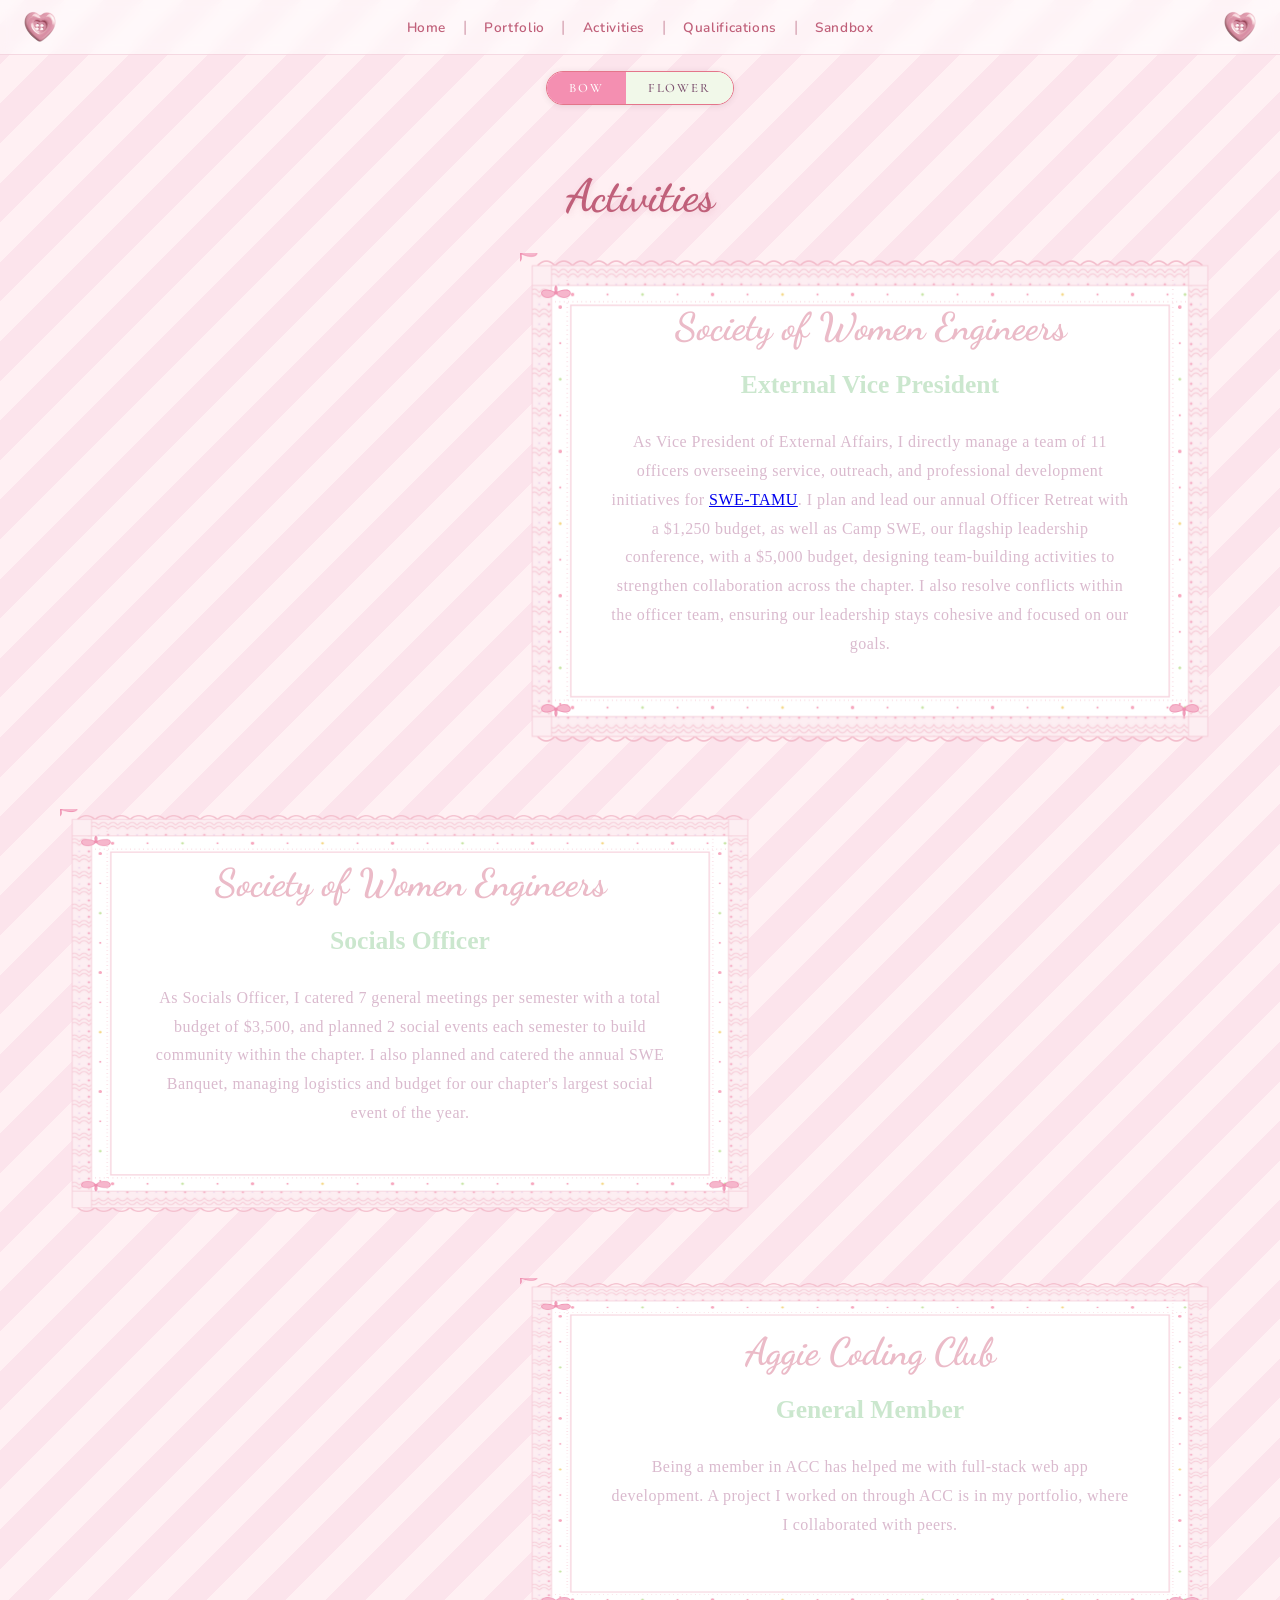
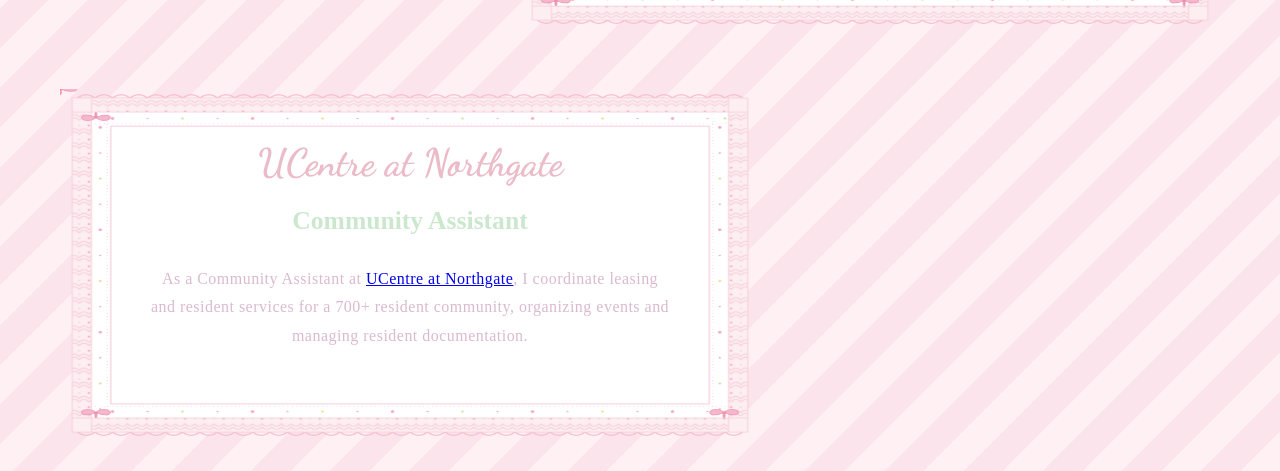
==== commit a3ec4238: "added 2 external links" ====
--- a/activities.html
+++ b/activities.html
@@ -34,24 +34,24 @@
     <h1 class="name">Activities</h1>
 
 
-    <section class="lace-section">
-    <div class="lace-box">
+    <section class="activities-section">
+    <div class="activities-box">
       <h2>Society of Women Engineers</h2>
       <h3>External Vice President</h3>
-      <p>As Vice President of External Affairs, I directly manage a team of 11 officers overseeing service, outreach, and professional development initiatives. I plan and lead our annual Officer Retreat with a $1,250 budget, as well as Camp SWE, our flagship leadership conference, with a $5,000 budget, designing team-building activities to strengthen collaboration across the chapter. I also resolve conflicts within the officer team, ensuring our leadership stays cohesive and focused on our goals.</p>
+     <p>As Vice President of External Affairs, I directly manage a team of 11 officers overseeing service, outreach, and professional development initiatives for <a href="https://www.swetamu.com" target="_blank" rel="noopener">SWE-TAMU</a>. I plan and lead our annual Officer Retreat with a $1,250 budget, as well as Camp SWE, our flagship leadership conference, with a $5,000 budget, designing team-building activities to strengthen collaboration across the chapter. I also resolve conflicts within the officer team, ensuring our leadership stays cohesive and focused on our goals.</p>
     </div>
   </section>
 
-  <section class="lace-section">
-    <div class="lace-box">
+  <section class="activities-section">
+    <div class="activities-box">
       <h2>Society of Women Engineers</h2>
       <h3>Socials Officer</h3>
       <p>As Socials Officer, I catered 7 general meetings per semester with a total budget of $3,500, and planned 2 social events each semester to build community within the chapter. I also planned and catered the annual SWE Banquet, managing logistics and budget for our chapter's largest social event of the year.</p>
     </div>
   </section>
 
-  <section class="lace-section">
-    <div class="lace-box">
+  <section class="activities-section">
+    <div class="activities-box">
       <h2>Aggie Coding Club</h2>
       <h3>General Member</h3>
       <p>Being a member in ACC has helped me with full-stack web app development. A project I worked on through ACC is in my portfolio, where I collaborated with peers.
@@ -59,11 +59,11 @@
     </div>
   </section>
 
-  <section class="lace-section">
-    <div class="lace-box">
+  <section class="activities-section">
+    <div class="activities-box">
       <h2>UCentre at Northgate</h2>
       <h3>Community Assistant</h3>
-      <p>As a Community Assistant, I coordinate leasing and resident services for a 700+ resident community, organizing events and managing resident documentation.</p>
+      <p>As a Community Assistant at <a href="https://www.americancampus.com/student-apartments/tx/college-station/u-centre-at-northgate" target="_blank" rel="noopener">UCentre at Northgate</a>, I coordinate leasing and resident services for a 700+ resident community, organizing events and managing resident documentation.</p>
     </div>
   </section>
 
--- a/bow.css
+++ b/bow.css
@@ -235,6 +235,36 @@
   line-height: 1.65;
   color: #c27080;
 }
+.hero-links {
+  display: flex;
+  justify-content: center;
+  gap: 24px;
+  margin-top: 0px;
+}
+
+.hero-links a {
+  display: flex;
+  align-items: center;
+  justify-content: center;
+  width: 44px;
+  height: 44px;
+  border-radius: 50%;
+  background: rgba(255, 255, 255, 0.65);
+  border: 1.5px solid rgba(228, 117, 138, 0.35);
+  transition: background 0.2s, transform 0.2s, box-shadow 0.2s;
+  box-shadow: 0 2px 8px rgba(228, 117, 138, 0.12);
+}
+
+.hero-links a:hover {
+  background: rgba(255, 193, 204, 0.5);
+  transform: translateY(-3px);
+  box-shadow: 0 6px 16px rgba(228, 117, 138, 0.22);
+}
+
+.hero-links svg {
+  width: 22px;
+  height: 22px;
+}
 
 @media (max-width: 480px) {
   .hero-camera svg {
@@ -254,88 +284,103 @@
    ========================================= */
 
 /* board for portfolio */
-.board-section {
+.portfolio-section {
   display: flex;
   padding: 30px 60px;
 }
 
 /* even sections align left */
-.board-section:nth-child(even) {
+.portfolio-section:nth-child(even) {
   justify-content: flex-start;
 }
 
 /* odd sections align right */
-.board-section:nth-child(odd) {
+.portfolio-section:nth-child(odd) {
   justify-content: flex-end;
 }
 
-.board-box {
-  background-image: url('images/board.png');
-  background-size: 100% 100%;
-  background-repeat: no-repeat;
+.portfolio-box {
+  background-image: none;
+  background-color: #fbdde6; /* light pink */
   width: 1000px;
   min-height: 400px;
 
+  display: flex;
+  align-items: center;
+  justify-content: center;
+  text-align: center;
+
+  border-radius: 12px;
+  cursor: pointer;
+  transition: background-color 0.3s ease;
+
   font-family: 'Crafty Girls', cursive;
   font-size: 1rem;
-  color: #ece3e8;
+  color: #5a3a4a;
   line-height: 1.8;
 }
 
-.board-box h2 {
-  font-family: 'Dancing Script', cursive;
-  font-size: 2.5rem;
-  color: white;
-  padding: 20px 20px;
-}
-
-.board-box p {
-  font-family: 'Crafty Girls', cursive;
-  font-size: 1.4rem;
-  color: rgb(249, 233, 233);
+.portfolio-box:hover {
+  background-color: #e8a0b8; /* darker pink */
+}
+
+.portfolio-box h2 {
+  font-family: 'Playfair Display', serif;
+  font-style: italic;
+  font-size: 1.8rem;
+  color: #8b3a52;
+  padding: 0px 50px;
+  transition: opacity 0.2s ease;
+}
+
+.portfolio-box:hover h2 {
+  display: none;
+}
+
+.portfolio-box p,
+.portfolio-box ul {
+  display: none;
+  padding: 50px 60px;
   text-align: left;
-  padding: 50px 40px;
-}
-
-.board-box ul {
-  font-family: 'Nunito', sans-serif;
-  font-size: 1.4rem;
-  color: rgb(249, 233, 233);
-  text-align: left;
-  padding: 50px 70px;
-  line-height: 1.8;
-}
-
-.board-box li {
-  margin-bottom: 10px;
-}
-
-.board-box li strong {
-  color: white;
+}
+.portfolio-box li strong {
+  color: #ffffff;
+}
+
+.portfolio-box:hover p,
+.portfolio-box:hover ul {
+  display: block;
+}
+.portfolio-box {
+  transition: background-color 0.3s ease, transform 0.2s ease, box-shadow 0.2s ease;
+  box-shadow: 0 2px 8px rgba(192, 96, 122, 0.15);
+}
+
+.portfolio-box:hover {
+  transform: translateY(-4px);
+  box-shadow: 0 8px 20px rgba(192, 96, 122, 0.3);
 }
 
 /* =========================================
    ACTIVITIES PAGE
    ========================================= */
 
-/* lace box */
-
-.lace-section {
+.activities-section {
   display: flex;
   padding: 30px 60px;
 }
 
 /* odd sections (1st, 3rd) align left */
-.lace-section:nth-child(odd) {
+.activities-section:nth-child(odd) {
   justify-content: flex-start;
 }
 
 /* even sections (2nd) align right */
-.lace-section:nth-child(even) {
+.activities-section:nth-child(even) {
   justify-content: flex-end;
 }
 
-.lace-box {
+.activities-box {
   background-image: url('images/lace_border.png');
   background-size: 100% 100%;
   background-repeat: no-repeat;
@@ -347,21 +392,21 @@
   line-height: 1.8;
 }
 
-.lace-box h2 {
+.activities-box h2 {
   font-family: 'Dancing Script', cursive;
   font-size: 2.4rem;
   color: #ebbbc8;
   margin-bottom: 0px;
 }
 
-.lace-box h3 {
+.activities-box h3 {
   font-family: 'Crafty Girls', cursive;
   font-size: 1.6rem;
   color: #cbe7ce;
   margin-bottom: 0px;
 }
 
-.lace-box p {
+.activities-box p {
   font-family: 'Crafty Girls', cursive;
   font-size: 1rem;
   color: #dabace;
@@ -369,11 +414,11 @@
 }
 
 @media (max-width: 700px) {
-  .lace-section {
+  .activities-section {
     justify-content: center;
     padding: 20px;
   }
-  .lace-box {
+  .activities-box {
     width: 100%;
   }
 }
@@ -382,7 +427,7 @@
    QUALIFICATIONS PAGE
    ========================================= */
 
-.qual-row {
+.qualifications-row {
   display: flex;
   align-items: flex-start;
   justify-content: center;
@@ -390,19 +435,19 @@
   padding: 30px 60px;
 }
 
-.qual-row .clipboard-box {
+.qualifications-row .resume-box {
   flex-shrink: 0;
 }
 
 /* clipboard box (resume) */
 
-.clipboard-section {
+.resume-section {
   display: flex;
   justify-content: center;
   padding: 30px 60px;
 }
 
-.clipboard-box {
+.resume-box {
   background-image: url('images/brownclipboard.png');
   background-color: transparent;
   background-size: 100% 100%;
@@ -416,7 +461,7 @@
   text-align: center;
 }
 
-.clipboard-box h2 {
+.resume-box h2 {
   font-family: 'Dancing Script', cursive;
   font-size: 2.4rem;
   color: #c0607a;
@@ -557,7 +602,7 @@
 }
 
 @media (max-width: 900px) {
-  .qual-row {
+  .qualifications-row {
     flex-direction: column;
     align-items: center;
     padding: 20px;
@@ -573,10 +618,10 @@
 }
 
 @media (max-width: 700px) {
-  .clipboard-section {
+  .resume-section {
     padding: 20px;
   }
-  .clipboard-box {
+  .resume-box {
     width: 100%;
     padding: 22% 12% 12% 12%;
   }
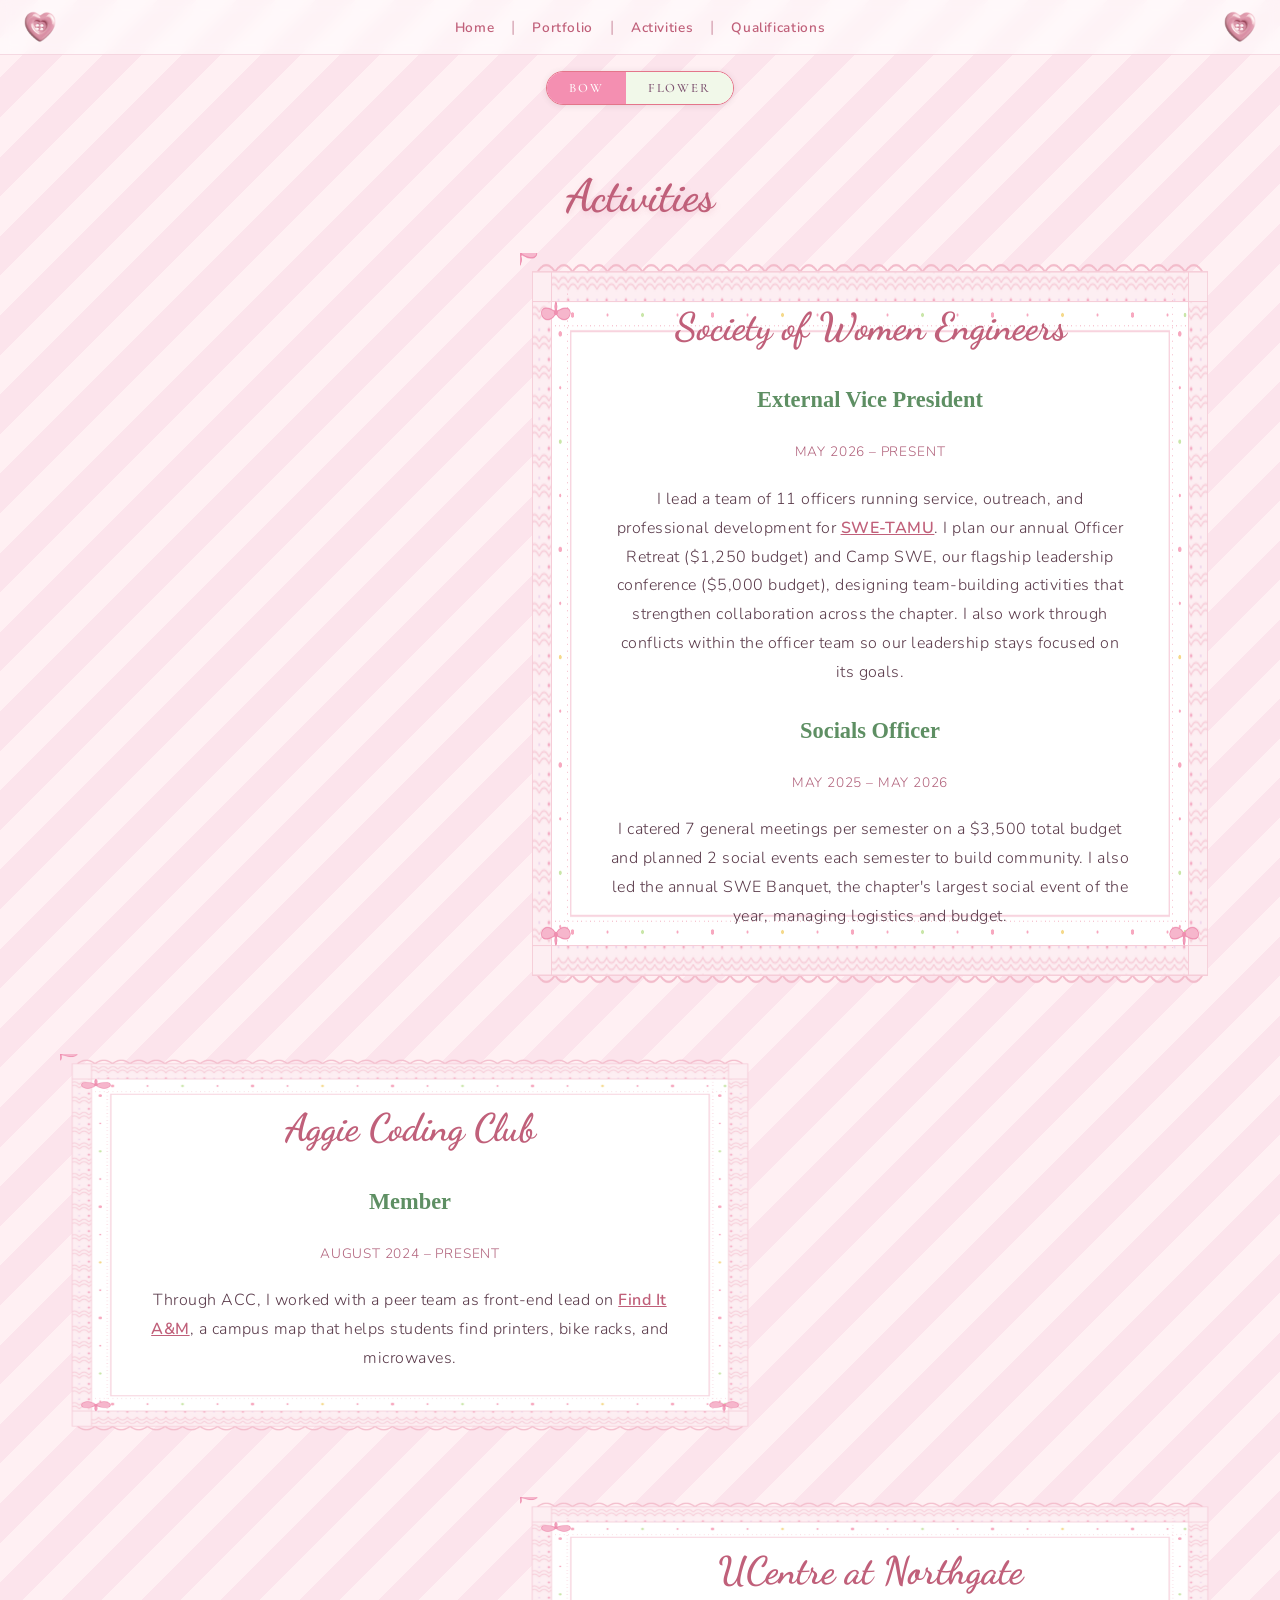
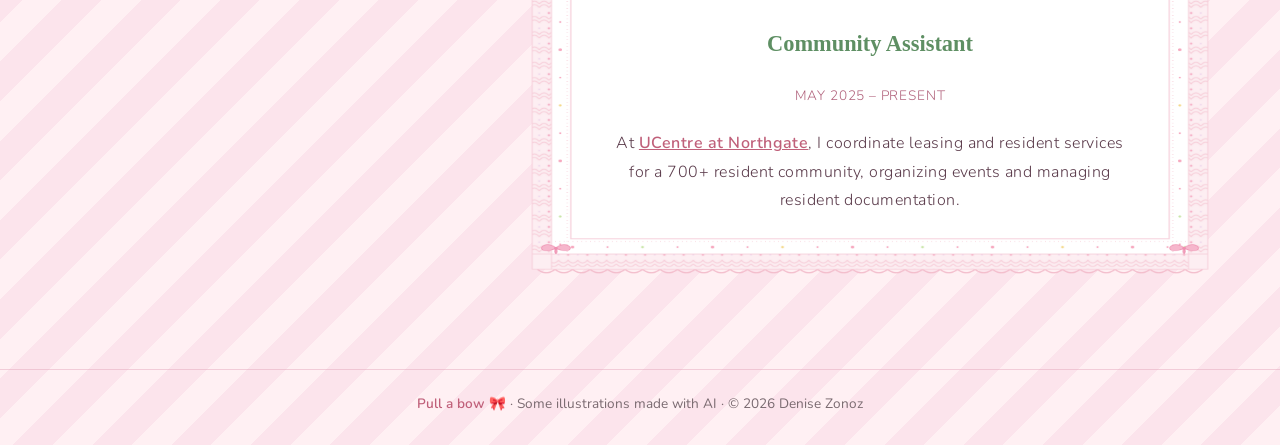
==== commit c6d1e6bd: "Polish site for recruiters - Show portfolio details without hover; add Boba Shop POS, dates, GitHub " ====
--- a/activities.html
+++ b/activities.html
@@ -3,14 +3,15 @@
 <head>
   <meta charset="UTF-8">
   <meta name="viewport" content="width=device-width, initial-scale=1.0">
-  <title>Activities</title>
+  <meta name="description" content="Denise Zonoz: Computer Science student at Texas A&amp;M building software with real-world impact.">
+  <title>Activities | Denise Zonoz</title>
   <link rel="stylesheet" id="pagestyle" href="bow.css">
   <script src="toggle.js" defer></script>
 </head>
 <body>
 
   <nav>
-    <img class="nav-heart nav-heart-left" src="images/heart_button_ai.png" alt="">
+    <img class="nav-heart nav-heart-left" src="images/heart_button.png" alt="">
     <a href="index.html">Home</a>
     <span>|</span>
     <a href="portfolio.html">Portfolio</a>
@@ -18,9 +19,7 @@
     <a href="activities.html">Activities</a>
     <span>|</span>
     <a href="qualifications.html">Qualifications</a>
-    <span>|</span>
-    <a href="sandbox.html">Sandbox</a>
-    <img class="nav-heart nav-heart-right" src="images/heart_button_ai.png" alt="">
+    <img class="nav-heart nav-heart-right" src="images/heart_button.png" alt="">
   </nav>
 
   <div class="theme-toggle-bar">
@@ -33,41 +32,41 @@
   <main>
     <h1 class="name">Activities</h1>
 
+    <section class="activities-section">
+      <div class="activities-box">
+        <h2>Society of Women Engineers</h2>
+        <h3>External Vice President</h3>
+        <p class="role-dates">May 2026 &ndash; Present</p>
+        <p>I lead a team of 11 officers running service, outreach, and professional development for <a href="https://www.swetamu.com" target="_blank" rel="noopener">SWE-TAMU</a>. I plan our annual Officer Retreat ($1,250 budget) and Camp SWE, our flagship leadership conference ($5,000 budget), designing team-building activities that strengthen collaboration across the chapter. I also work through conflicts within the officer team so our leadership stays focused on its goals.</p>
+        <h3>Socials Officer</h3>
+        <p class="role-dates">May 2025 &ndash; May 2026</p>
+        <p>I catered 7 general meetings per semester on a $3,500 total budget and planned 2 social events each semester to build community. I also led the annual SWE Banquet, the chapter's largest social event of the year, managing logistics and budget.</p>
+      </div>
+    </section>
 
     <section class="activities-section">
-    <div class="activities-box">
-      <h2>Society of Women Engineers</h2>
-      <h3>External Vice President</h3>
-     <p>As Vice President of External Affairs, I directly manage a team of 11 officers overseeing service, outreach, and professional development initiatives for <a href="https://www.swetamu.com" target="_blank" rel="noopener">SWE-TAMU</a>. I plan and lead our annual Officer Retreat with a $1,250 budget, as well as Camp SWE, our flagship leadership conference, with a $5,000 budget, designing team-building activities to strengthen collaboration across the chapter. I also resolve conflicts within the officer team, ensuring our leadership stays cohesive and focused on our goals.</p>
-    </div>
-  </section>
+      <div class="activities-box">
+        <h2>Aggie Coding Club</h2>
+        <h3>Member</h3>
+        <p class="role-dates">August 2024 &ndash; Present</p>
+        <p>Through ACC, I worked with a peer team as front-end lead on <a href="portfolio.html">Find It A&amp;M</a>, a campus map that helps students find printers, bike racks, and microwaves.</p>
+      </div>
+    </section>
 
-  <section class="activities-section">
-    <div class="activities-box">
-      <h2>Society of Women Engineers</h2>
-      <h3>Socials Officer</h3>
-      <p>As Socials Officer, I catered 7 general meetings per semester with a total budget of $3,500, and planned 2 social events each semester to build community within the chapter. I also planned and catered the annual SWE Banquet, managing logistics and budget for our chapter's largest social event of the year.</p>
-    </div>
-  </section>
-
-  <section class="activities-section">
-    <div class="activities-box">
-      <h2>Aggie Coding Club</h2>
-      <h3>General Member</h3>
-      <p>Being a member in ACC has helped me with full-stack web app development. A project I worked on through ACC is in my portfolio, where I collaborated with peers.
-</p>
-    </div>
-  </section>
-
-  <section class="activities-section">
-    <div class="activities-box">
-      <h2>UCentre at Northgate</h2>
-      <h3>Community Assistant</h3>
-      <p>As a Community Assistant at <a href="https://www.americancampus.com/student-apartments/tx/college-station/u-centre-at-northgate" target="_blank" rel="noopener">UCentre at Northgate</a>, I coordinate leasing and resident services for a 700+ resident community, organizing events and managing resident documentation.</p>
-    </div>
-  </section>
+    <section class="activities-section">
+      <div class="activities-box">
+        <h2>UCentre at Northgate</h2>
+        <h3>Community Assistant</h3>
+        <p class="role-dates">May 2025 &ndash; Present</p>
+        <p>At <a href="https://www.americancampus.com/student-apartments/tx/college-station/u-centre-at-northgate" target="_blank" rel="noopener">UCentre at Northgate</a>, I coordinate leasing and resident services for a 700+ resident community, organizing events and managing resident documentation.</p>
+      </div>
+    </section>
 
   </main>
 
+  <footer class="site-footer">
+    <p><a href="sandbox.html">Pull a bow &#127872;</a> &middot; Some illustrations made with AI &middot; &copy; 2026 Denise Zonoz</p>
+  </footer>
+
 </body>
 </html>
--- a/bow.css
+++ b/bow.css
@@ -286,79 +286,93 @@
 /* board for portfolio */
 .portfolio-section {
   display: flex;
-  padding: 30px 60px;
-}
-
-/* even sections align left */
-.portfolio-section:nth-child(even) {
+  padding: 24px 60px;
+}
+
+/* alternate cards left and right */
+.portfolio-section:nth-of-type(odd) {
   justify-content: flex-start;
 }
 
-/* odd sections align right */
-.portfolio-section:nth-child(odd) {
+.portfolio-section:nth-of-type(even) {
   justify-content: flex-end;
 }
 
 .portfolio-box {
-  background-image: none;
   background-color: #fbdde6; /* light pink */
-  width: 1000px;
-  min-height: 400px;
-
-  display: flex;
-  align-items: center;
-  justify-content: center;
-  text-align: center;
-
+  width: 100%;
+  max-width: 900px;
+  padding: 40px 56px;
+  text-align: left;
   border-radius: 12px;
-  cursor: pointer;
-  transition: background-color 0.3s ease;
-
-  font-family: 'Crafty Girls', cursive;
+  border-left: 6px solid #e8a0b8;
+  box-shadow: 0 2px 8px rgba(192, 96, 122, 0.15);
+  transition: transform 0.2s ease, box-shadow 0.2s ease;
+  font-family: 'Nunito', sans-serif;
   font-size: 1rem;
   color: #5a3a4a;
-  line-height: 1.8;
+  line-height: 1.7;
 }
 
 .portfolio-box:hover {
-  background-color: #e8a0b8; /* darker pink */
+  transform: translateY(-4px);
+  box-shadow: 0 8px 20px rgba(192, 96, 122, 0.3);
 }
 
 .portfolio-box h2 {
   font-family: 'Playfair Display', serif;
   font-style: italic;
-  font-size: 1.8rem;
+  font-size: 1.7rem;
   color: #8b3a52;
-  padding: 0px 50px;
-  transition: opacity 0.2s ease;
-}
-
-.portfolio-box:hover h2 {
-  display: none;
-}
-
-.portfolio-box p,
+}
+
+.project-meta {
+  font-size: 0.85rem;
+  letter-spacing: 0.06em;
+  text-transform: uppercase;
+  color: #b0607a;
+  margin: 4px 0 18px;
+}
+
 .portfolio-box ul {
-  display: none;
-  padding: 50px 60px;
-  text-align: left;
-}
+  list-style: none;
+}
+
+.portfolio-box li {
+  margin-bottom: 10px;
+}
+
 .portfolio-box li strong {
+  color: #8b3a52;
+}
+
+.project-links {
+  margin-top: 18px;
+}
+
+.project-links a {
+  display: inline-block;
+  font-size: 0.9rem;
+  font-weight: 600;
   color: #ffffff;
-}
-
-.portfolio-box:hover p,
-.portfolio-box:hover ul {
-  display: block;
-}
-.portfolio-box {
-  transition: background-color 0.3s ease, transform 0.2s ease, box-shadow 0.2s ease;
-  box-shadow: 0 2px 8px rgba(192, 96, 122, 0.15);
-}
-
-.portfolio-box:hover {
-  transform: translateY(-4px);
-  box-shadow: 0 8px 20px rgba(192, 96, 122, 0.3);
+  background-color: #c0607a;
+  padding: 8px 18px;
+  border-radius: 999px;
+  text-decoration: none;
+  transition: background-color 0.2s;
+}
+
+.project-links a:hover {
+  background-color: #8b3a52;
+}
+
+@media (max-width: 700px) {
+  .portfolio-section {
+    padding: 14px 16px;
+  }
+  .portfolio-box {
+    padding: 28px 24px;
+  }
 }
 
 /* =========================================
@@ -395,22 +409,35 @@
 .activities-box h2 {
   font-family: 'Dancing Script', cursive;
   font-size: 2.4rem;
-  color: #ebbbc8;
+  color: #c0607a;
   margin-bottom: 0px;
 }
 
 .activities-box h3 {
   font-family: 'Crafty Girls', cursive;
-  font-size: 1.6rem;
-  color: #cbe7ce;
-  margin-bottom: 0px;
+  font-size: 1.4rem;
+  color: #5e8f63;
+  margin: 18px 0 0;
 }
 
 .activities-box p {
-  font-family: 'Crafty Girls', cursive;
+  font-family: 'Nunito', sans-serif;
   font-size: 1rem;
-  color: #dabace;
-  margin-bottom: 50px;
+  color: #5a3a4a;
+  margin-bottom: 24px;
+}
+
+.activities-box p.role-dates {
+  font-size: 0.85rem;
+  letter-spacing: 0.06em;
+  text-transform: uppercase;
+  color: #b0607a;
+  margin-bottom: 8px;
+}
+
+.activities-box a {
+  color: #c0607a;
+  font-weight: 600;
 }
 
 @media (max-width: 700px) {
@@ -420,6 +447,11 @@
   }
   .activities-box {
     width: 100%;
+    padding: 56px 34px 72px;
+  }
+  .activities-box h2 {
+    font-size: 1.9rem;
+    line-height: 1.2;
   }
 }
 
@@ -563,6 +595,15 @@
   box-shadow: 0 4px 10px rgba(90, 58, 74, 0.2);
 }
 
+/* Languages has the longest list, so it gets tighter spacing */
+.strip-1 ul {
+  line-height: 1.45;
+}
+
+.strip-1 {
+  padding-bottom: 120px;
+}
+
 .strip-1 {
   margin-top: 35px;
   transform: rotate(-6deg);
@@ -625,4 +666,38 @@
     width: 100%;
     padding: 22% 12% 12% 12%;
   }
-}+}
+/* =========================================
+   FOOTER + SMALL SCREENS — shared by every page
+   ========================================= */
+
+.site-footer {
+  margin-top: 60px;
+  padding: 24px 16px 32px;
+  border-top: 1px solid rgba(230, 170, 190, 0.5);
+  text-align: center;
+  font-size: 0.85rem;
+  color: #7a6a70;
+}
+
+.site-footer a {
+  color: #c0607a;
+  font-weight: 600;
+  text-decoration: none;
+}
+
+.site-footer a:hover {
+  text-decoration: underline;
+}
+
+@media (max-width: 600px) {
+  .nav-heart {
+    display: none;
+  }
+  nav span {
+    margin: 0 2px;
+  }
+  nav a {
+    padding: 4px 3px;
+  }
+}
